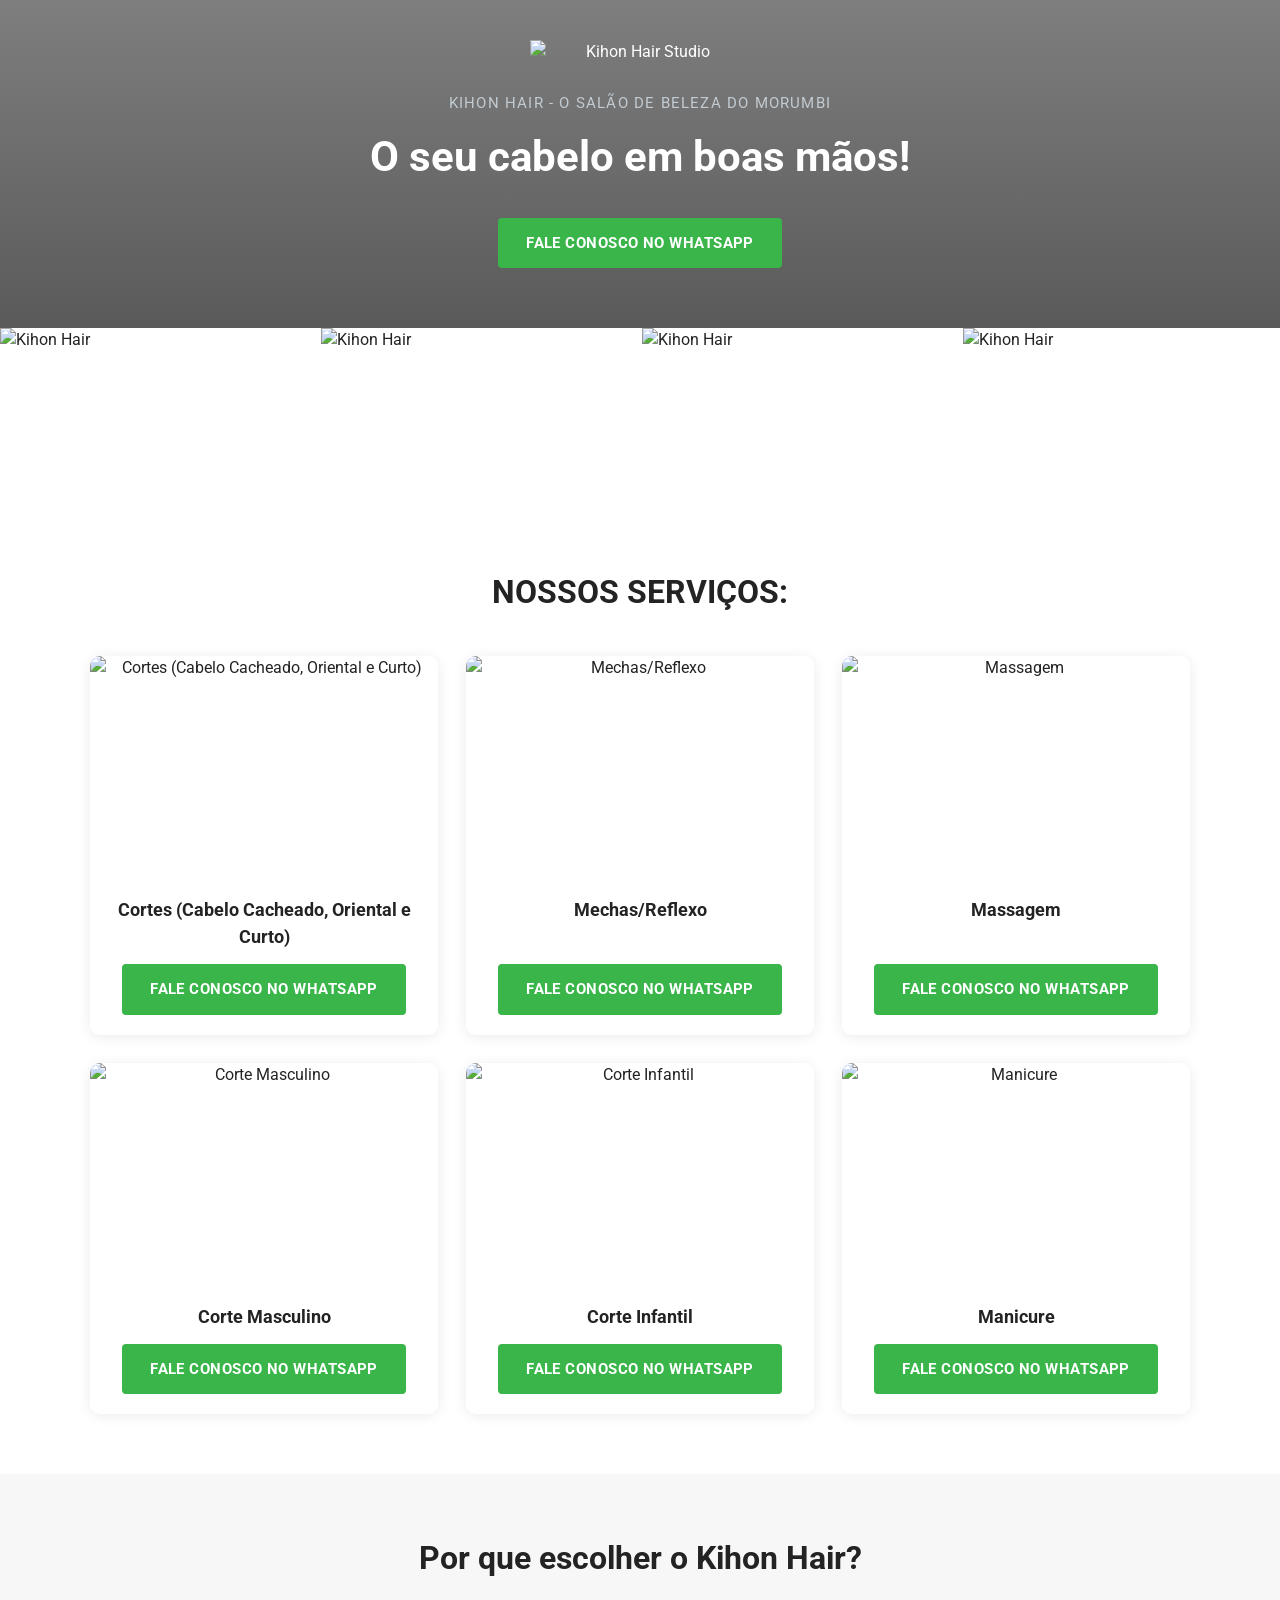
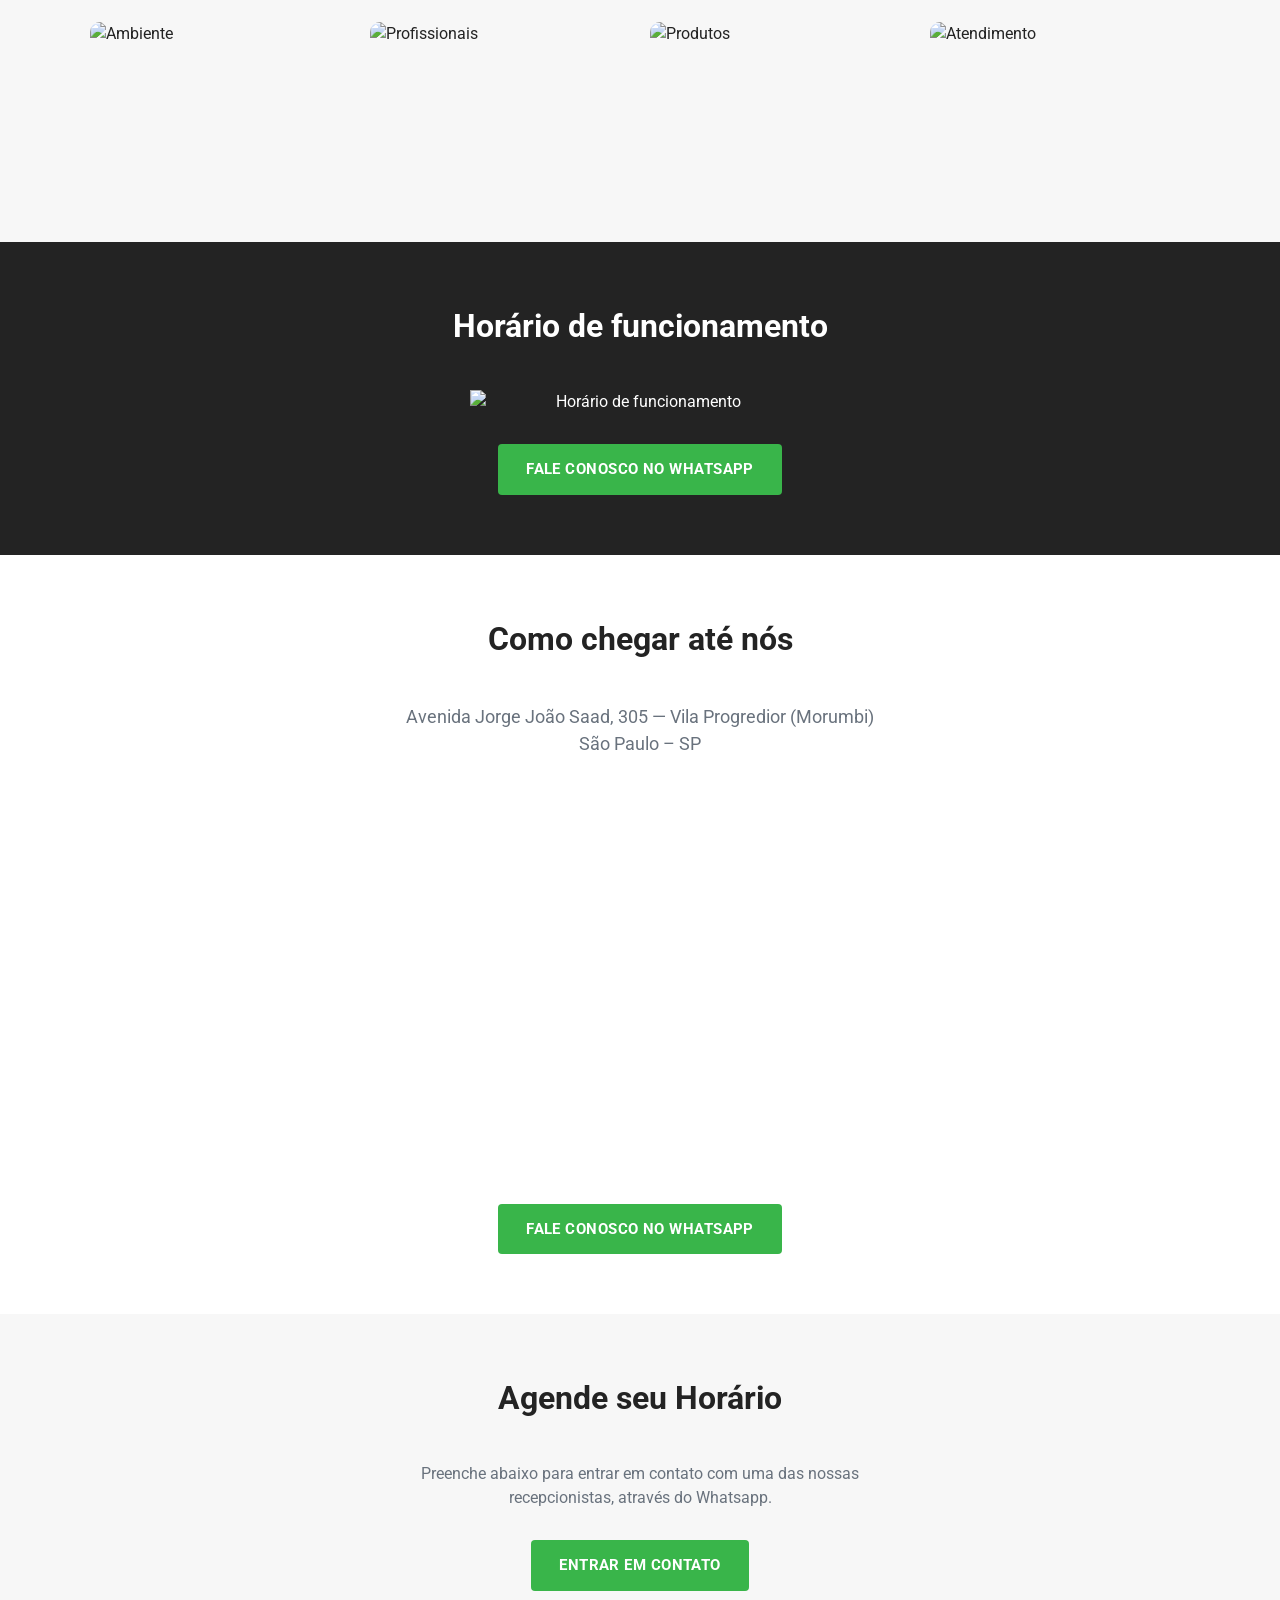
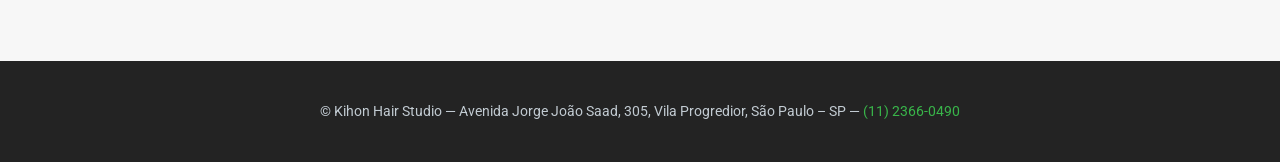
==== index.html @ e46cbde8 "site leve lp.kihonhair.com.br - 5 paginas de trafego pago (home, alongamento, googlegmn, depilacao m" ====
<!DOCTYPE html>
<html lang="pt-BR">
<head>
<meta charset="UTF-8">
<meta name="viewport" content="width=device-width, initial-scale=1.0">
<title>Kihon Hair Salão de Beleza e SPA | Kihon Hair Studio</title>
<meta name="description" content="Salão de beleza no Morumbi. Cortes, mechas, massagem, manicure e mais. Agende pelo WhatsApp.">
<link rel="canonical" href="https://lp.kihonhair.com.br/">
<link rel="preconnect" href="https://fonts.googleapis.com">
<link rel="preconnect" href="https://fonts.gstatic.com" crossorigin>
<link href="https://fonts.googleapis.com/css2?family=Roboto:wght@400;500;700;900&display=swap" rel="stylesheet">
<link rel="stylesheet" href="/assets/style.css">

<!-- Google Tag Manager (placeholder — substitua GTM-XXXXXXX pelo ID real) -->
<script>(function(w,d,s,l,i){w[l]=w[l]||[];w[l].push({'gtm.start':
new Date().getTime(),event:'gtm.js'});var f=d.getElementsByTagName(s)[0],
j=d.createElement(s),dl=l!='dataLayer'?'&l='+l:'';j.async=true;j.src=
'https://www.googletagmanager.com/gtm.js?id='+i+dl;f.parentNode.insertBefore(j,f);
})(window,document,'script','dataLayer','GTM-XXXXXXX');</script>
<!-- End Google Tag Manager -->

<!-- Meta Pixel Code (placeholder — substitua PIXEL_ID_AQUI pelo ID real) -->
<script>
!function(f,b,e,v,n,t,s)
{if(f.fbq)return;n=f.fbq=function(){n.callMethod?
n.callMethod.apply(n,arguments):n.queue.push(arguments)};
if(!f._fbq)f._fbq=n;n.push=n;n.loaded=!0;n.version='2.0';
n.queue=[];t=b.createElement(e);t.async=!0;
t.src=v;s=b.getElementsByTagName(e)[0];
s.parentNode.insertBefore(t,s)}(window, document,'script',
'https://connect.facebook.net/en_US/fbevents.js');
fbq('init', 'PIXEL_ID_AQUI');
fbq('track', 'PageView');
</script>
<noscript><img height="1" width="1" style="display:none"
src="https://www.facebook.com/tr?id=PIXEL_ID_AQUI&ev=PageView&noscript=1"
/></noscript>
<!-- End Meta Pixel Code -->

</head>
<body>
<!-- Google Tag Manager (noscript) -->
<noscript><iframe src="https://www.googletagmanager.com/ns.html?id=GTM-XXXXXXX"
height="0" width="0" style="display:none;visibility:hidden"></iframe></noscript>
<!-- End Google Tag Manager (noscript) -->

<header class="hero">
  <div class="container">
    <img class="hero__logo" src="https://kihonhair.com.br/wp-content/uploads/2023/07/logo-branca-1024x501.png" alt="Kihon Hair Studio">
    <p class="hero__eyebrow">Kihon Hair - O Salão de Beleza do Morumbi</p>
    <h1 class="hero__title">O seu cabelo em boas mãos!</h1>
    <a class="btn" href="#whatsapp">Fale Conosco no WhatsApp</a>
  </div>
</header>

<div class="gallery">
        <img src="https://kihonhair.com.br/wp-content/uploads/2023/04/5-1024x1024.png" alt="Kihon Hair" loading="lazy">
        <img src="https://kihonhair.com.br/wp-content/uploads/2023/04/1-1024x1024.webp" alt="Kihon Hair" loading="lazy">
        <img src="https://kihonhair.com.br/wp-content/uploads/2022/12/2-1024x1024.webp" alt="Kihon Hair" loading="lazy">
        <img src="https://kihonhair.com.br/wp-content/uploads/2022/12/3-1024x1024.webp" alt="Kihon Hair" loading="lazy">
</div>

<section class="section">
  <div class="container">
    <h2 class="section__title">NOSSOS SERVIÇOS:</h2>
    <div class="services">
        <div class="card">
          <img src="https://kihonhair.com.br/wp-content/uploads/2023/05/IMG_6674-Grande-768x1024.jpeg" alt="Cortes (Cabelo Cacheado, Oriental e Curto)" loading="lazy">
          <div class="card__body">
            <h3 class="card__title">Cortes (Cabelo Cacheado, Oriental e Curto)</h3>
            <a class="btn" href="#whatsapp">Fale Conosco no WhatsApp</a>
          </div>
        </div>
        <div class="card">
          <img src="https://kihonhair.com.br/wp-content/uploads/2023/05/IMG_5053-768x1024.jpg" alt="Mechas/Reflexo" loading="lazy">
          <div class="card__body">
            <h3 class="card__title">Mechas/Reflexo</h3>
            <a class="btn" href="#whatsapp">Fale Conosco no WhatsApp</a>
          </div>
        </div>
        <div class="card">
          <img src="https://kihonhair.com.br/wp-content/uploads/2023/07/massagem.jpg" alt="Massagem" loading="lazy">
          <div class="card__body">
            <h3 class="card__title">Massagem</h3>
            <a class="btn" href="#whatsapp">Fale Conosco no WhatsApp</a>
          </div>
        </div>
        <div class="card">
          <img src="https://kihonhair.com.br/wp-content/uploads/2023/07/IMG_5053-768x1024-1.jpg" alt="Corte Masculino" loading="lazy">
          <div class="card__body">
            <h3 class="card__title">Corte Masculino</h3>
            <a class="btn" href="#whatsapp">Fale Conosco no WhatsApp</a>
          </div>
        </div>
        <div class="card">
          <img src="https://kihonhair.com.br/wp-content/uploads/2023/07/infantil.jpg" alt="Corte Infantil" loading="lazy">
          <div class="card__body">
            <h3 class="card__title">Corte Infantil</h3>
            <a class="btn" href="#whatsapp">Fale Conosco no WhatsApp</a>
          </div>
        </div>
        <div class="card">
          <img src="https://kihonhair.com.br/wp-content/uploads/2023/07/unha.jpg" alt="Manicure" loading="lazy">
          <div class="card__body">
            <h3 class="card__title">Manicure</h3>
            <a class="btn" href="#whatsapp">Fale Conosco no WhatsApp</a>
          </div>
        </div>
    </div>
  </div>
</section>

<section class="section section--alt">
  <div class="container">
    <h2 class="section__title">Por que escolher o Kihon Hair?</h2>
    <div class="why-grid">
        <div><img src="https://kihonhair.com.br/wp-content/uploads/2023/07/ambiente-01-1024x501.jpg" alt="Ambiente" loading="lazy"></div>
        <div><img src="https://kihonhair.com.br/wp-content/uploads/2023/07/profissionais-01-Grande-1024x502.jpeg" alt="Profissionais" loading="lazy"></div>
        <div><img src="https://kihonhair.com.br/wp-content/uploads/2023/07/produtos-01-1024x501.jpg" alt="Produtos" loading="lazy"></div>
        <div><img src="https://kihonhair.com.br/wp-content/uploads/2023/07/atendimento-1024x501.jpg" alt="Atendimento" loading="lazy"></div>
    </div>
  </div>
</section>

<section class="hours">
  <div class="container">
    <h2 class="section__title">Horário de funcionamento</h2>
    <img src="https://kihonhair.com.br/wp-content/uploads/2023/07/horario-1024x1024.png" alt="Horário de funcionamento" loading="lazy">
    <a class="btn" href="#whatsapp">Fale Conosco no WhatsApp</a>
  </div>
</section>

<section class="location">
  <div class="container">
    <h2 class="section__title">Como chegar até nós</h2>
    <address>Avenida Jorge João Saad, 305 &mdash; Vila Progredior (Morumbi)<br>São Paulo &ndash; SP</address>
    <iframe src="https://www.google.com/maps?q=Avenida+Jorge+Jo%C3%A3o+Saad,+305,+S%C3%A3o+Paulo&output=embed" loading="lazy" allowfullscreen></iframe>
    <br>
    <a class="btn" href="#whatsapp">Fale Conosco no WhatsApp</a>
  </div>
</section>

<section class="contact">
  <div class="container">
    <h2 class="section__title">Agende seu Horário</h2>
    <p>Preenche abaixo para entrar em contato com uma das nossas recepcionistas, através do Whatsapp.</p>
    <a class="btn" href="#whatsapp">Entrar em Contato</a>
  </div>
</section>

<footer class="site-footer">
  <div class="container">
    <p>&copy; Kihon Hair Studio &mdash; Avenida Jorge João Saad, 305, Vila Progredior, São Paulo &ndash; SP &mdash; <a href="#whatsapp">(11) 2366-0490</a></p>
  </div>
</footer>

<script>
(function() {
  var base = 'https://api-claraia.claraia.com/tracking/redirect?company_id=c37a2390-a9db-4451-ad99-1d92086ab794&config_id=987d9192-b9fc-4a9f-bccb-7de95ab0d677&code_pattern=%5BSENHA+xxxx%5D&phone=551123660490';
  var shared = new URLSearchParams(window.location.search);
  shared.set('landing_page_url', window.location.href);
  shared.set('referrer_url', document.referrer || '');
  var ua = navigator.userAgent.toLowerCase();
  shared.set('device', /bot|crawl|spider/.test(ua) ? 'bot' : /mobile|android|iphone|ipod/.test(ua) ? 'mobile' : /tablet|ipad/.test(ua) ? 'tablet' : 'desktop');

  try {
    fetch('https://api-claraia.claraia.com/tracking/register-pageview', {
      method: 'POST',
      headers: { 'Content-Type': 'application/json' },
      body: JSON.stringify({
        company_id: 'c37a2390-a9db-4451-ad99-1d92086ab794',
        pagina: window.location.href,
        referrer_url: document.referrer,
        utm_source: shared.get('utm_source'),
        utm_medium: shared.get('utm_medium'),
        utm_campaign: shared.get('utm_campaign'),
        utm_content: shared.get('utm_content'),
        utm_term: shared.get('utm_term'),
        gclid: shared.get('gclid'),
        fbclid: shared.get('fbclid'),
        user_agent: navigator.userAgent
      }),
      keepalive: true
    }).catch(function() {});
  } catch (e) {}

  function buildLink(a) {
    var p = new URLSearchParams(shared.toString());
    var txt = (a.innerText || a.textContent || '').trim() || a.getAttribute('aria-label') || '';
    if (txt) p.set('button_text', txt);
    return base + '&' + p.toString();
  }

  function replaceLinks() {
    document.querySelectorAll('a').forEach(function(a) {
      a.href = buildLink(a);
    });
  }

  document.addEventListener('DOMContentLoaded', replaceLinks);

  var observer = new MutationObserver(replaceLinks);
  observer.observe(document.body, { childList: true, subtree: true });
})();
</script>
</body>
</html>
---- assets/style.css ----
/* Kihon Hair — landing pages stylesheet */

:root {
  --green: #39b54a;
  --green-dark: #2e9a3d;
  --dark: #232323;
  --gray: #69727d;
  --light-gray: #c2cbd2;
  --bg: #ffffff;
  --off-bg: #f7f7f7;
  --radius: 10px;
  --font: 'Roboto', Arial, Helvetica, sans-serif;
}

* { box-sizing: border-box; }

html { scroll-behavior: smooth; }

body {
  margin: 0;
  font-family: var(--font);
  color: var(--dark);
  background: var(--bg);
  line-height: 1.5;
}

img { max-width: 100%; height: auto; display: block; }

.container {
  width: 100%;
  max-width: 1140px;
  margin: 0 auto;
  padding: 0 20px;
}

a { color: inherit; text-decoration: none; }

/* Buttons */
.btn {
  display: inline-block;
  background: var(--green);
  color: #fff;
  font-weight: 700;
  letter-spacing: .03em;
  text-transform: uppercase;
  font-size: 15px;
  padding: 14px 28px;
  border: none;
  border-radius: 4px;
  cursor: pointer;
  transition: background .2s ease, transform .15s ease;
}
.btn:hover { background: var(--green-dark); transform: translateY(-1px); }

/* Header / Hero */
.hero {
  position: relative;
  background: linear-gradient(180deg, rgba(20,20,20,.55), rgba(20,20,20,.7)),
              url('https://kihonhair.com.br/wp-content/uploads/2023/07/ambiente-01-1024x501.jpg') center/cover no-repeat;
  color: #fff;
  text-align: center;
  padding: 40px 20px 60px;
}
.hero__logo { width: 220px; max-width: 60vw; margin: 0 auto 28px; }
.hero__eyebrow {
  font-size: 15px;
  text-transform: uppercase;
  letter-spacing: .08em;
  color: var(--light-gray);
  margin: 0 0 10px;
}
.hero__title {
  font-size: clamp(26px, 5vw, 42px);
  font-weight: 700;
  margin: 0 0 30px;
  max-width: 720px;
  margin-left: auto;
  margin-right: auto;
}

/* Gallery strip */
.gallery {
  display: grid;
  grid-template-columns: repeat(4, 1fr);
  gap: 4px;
}
.gallery img { width: 100%; height: 180px; object-fit: cover; }
@media (max-width: 700px) {
  .gallery { grid-template-columns: repeat(2, 1fr); }
  .gallery img { height: 140px; }
}

/* Section headings */
.section { padding: 60px 0; }
.section--alt { background: var(--off-bg); }
.section__title {
  text-align: center;
  font-size: clamp(24px, 4vw, 32px);
  font-weight: 700;
  margin: 0 0 40px;
  color: var(--dark);
}

/* Services grid */
.services {
  display: grid;
  grid-template-columns: repeat(3, 1fr);
  gap: 28px;
}
@media (max-width: 900px) { .services { grid-template-columns: repeat(2, 1fr); } }
@media (max-width: 560px) { .services { grid-template-columns: 1fr; } }

.card {
  background: #fff;
  border-radius: var(--radius);
  overflow: hidden;
  box-shadow: 0 2px 14px rgba(0,0,0,.08);
  text-align: center;
  display: flex;
  flex-direction: column;
}
.card img { width: 100%; height: 220px; object-fit: cover; }
.card__body { padding: 20px; display: flex; flex-direction: column; gap: 14px; flex: 1; }
.card__title { font-size: 18px; font-weight: 700; margin: 0; }
.card .btn { margin-top: auto; align-self: center; }

/* Why choose us */
.why-grid {
  display: grid;
  grid-template-columns: repeat(4, 1fr);
  gap: 20px;
}
@media (max-width: 900px) { .why-grid { grid-template-columns: repeat(2, 1fr); } }
.why-grid img { border-radius: var(--radius); width: 100%; height: 160px; object-fit: cover; }

/* Hours */
.hours {
  text-align: center;
  padding: 60px 0;
  background: var(--dark);
  color: #fff;
}
.hours img { max-width: 340px; margin: 0 auto 30px; }
.hours .section__title { color: #fff; }

/* Map / location */
.location {
  padding: 60px 0;
  text-align: center;
}
.location address {
  font-style: normal;
  font-size: 18px;
  margin: 0 0 30px;
  color: var(--gray);
}
.location iframe {
  width: 100%;
  height: 380px;
  border: 0;
  border-radius: var(--radius);
  margin-bottom: 30px;
}

/* Contact */
.contact {
  background: var(--off-bg);
  padding: 60px 0 70px;
  text-align: center;
}
.contact p { max-width: 520px; margin: 0 auto 30px; color: var(--gray); }

/* Footer */
.site-footer {
  background: var(--dark);
  color: var(--light-gray);
  text-align: center;
  padding: 26px 20px;
  font-size: 14px;
}
.site-footer a { color: var(--green); }
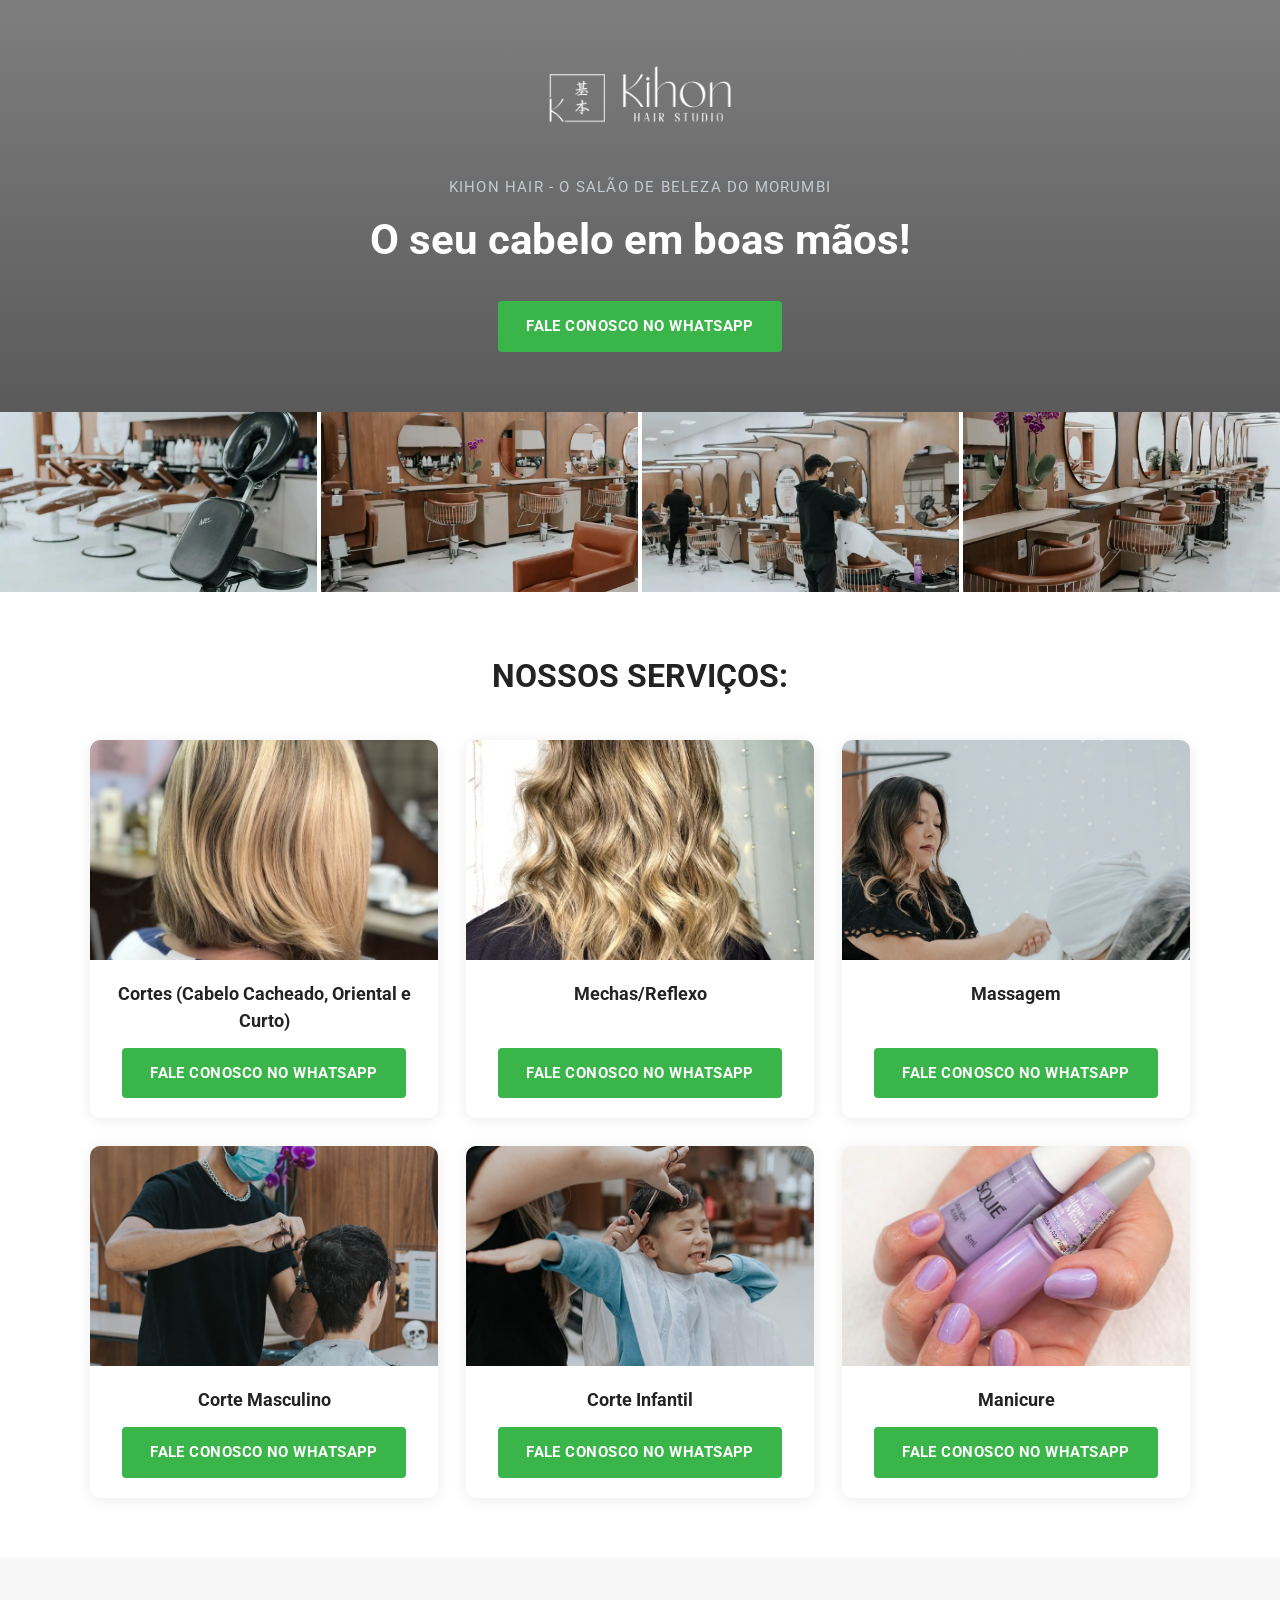
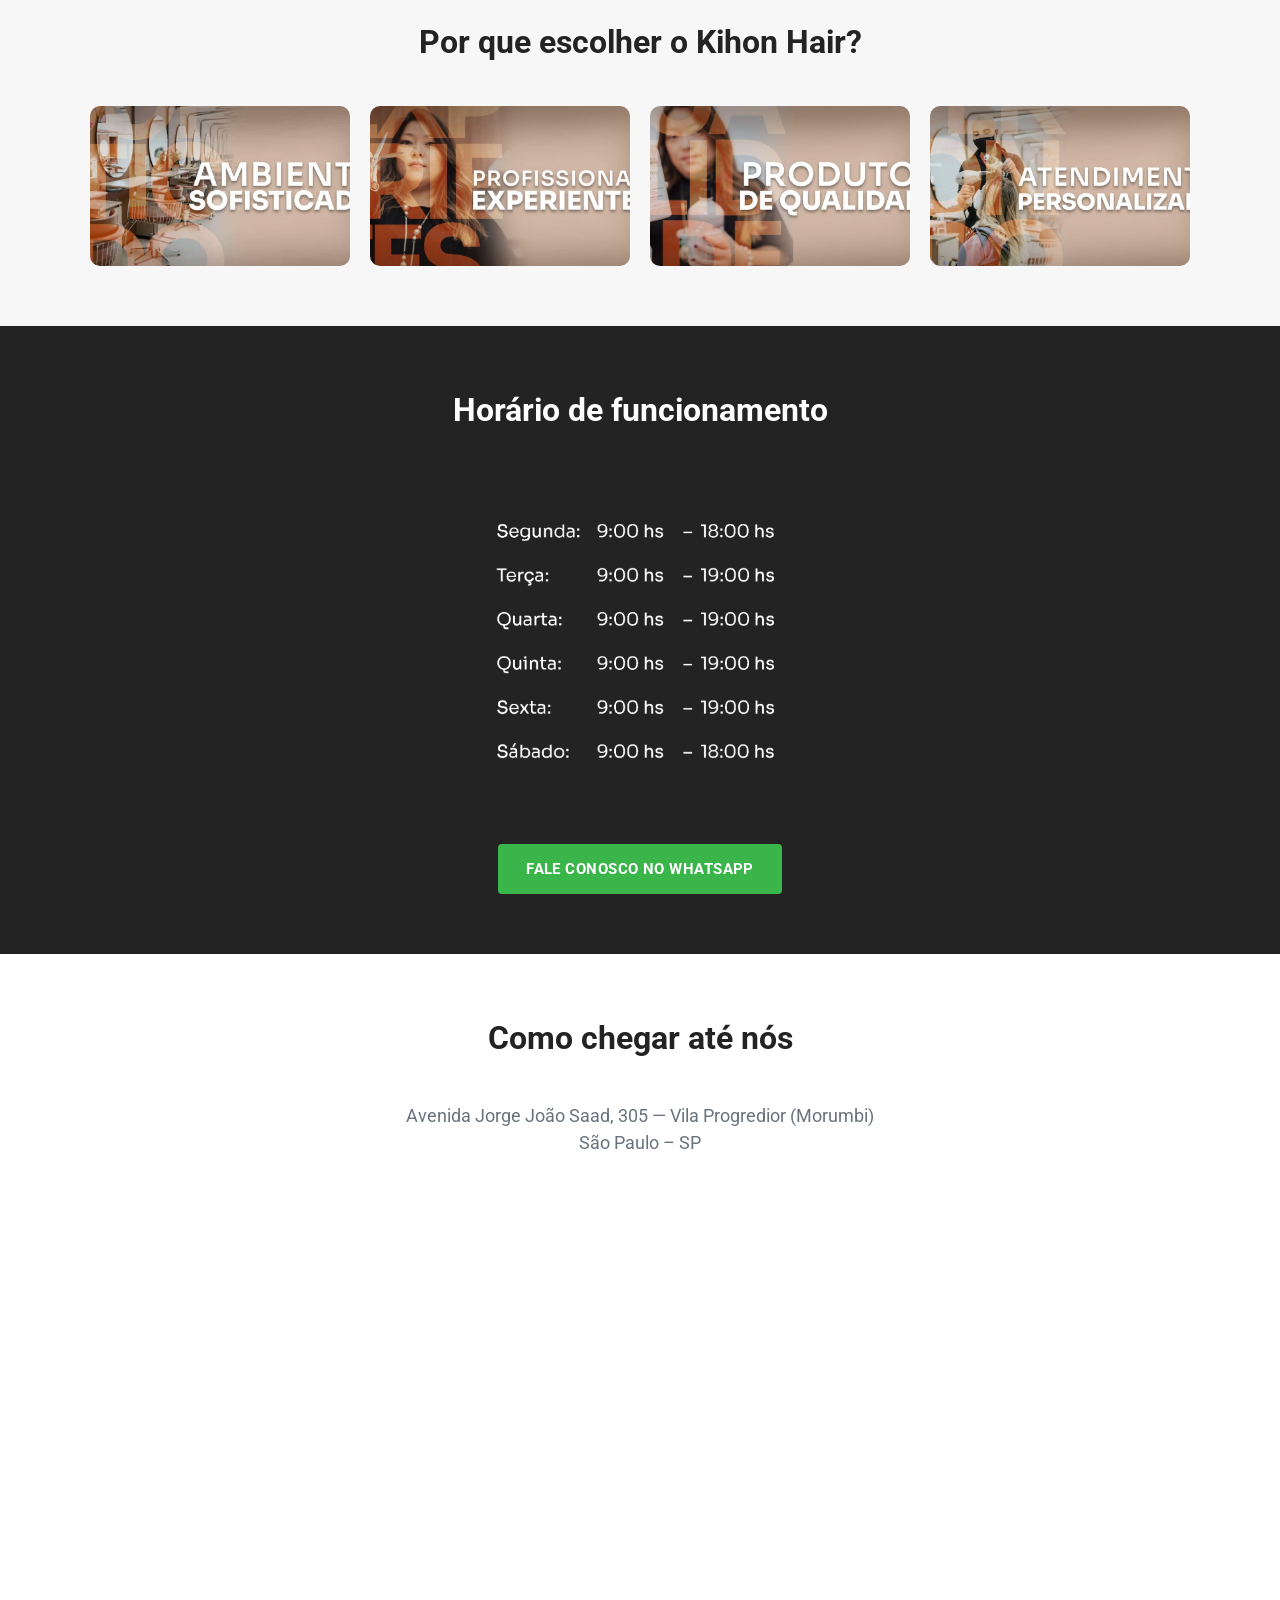
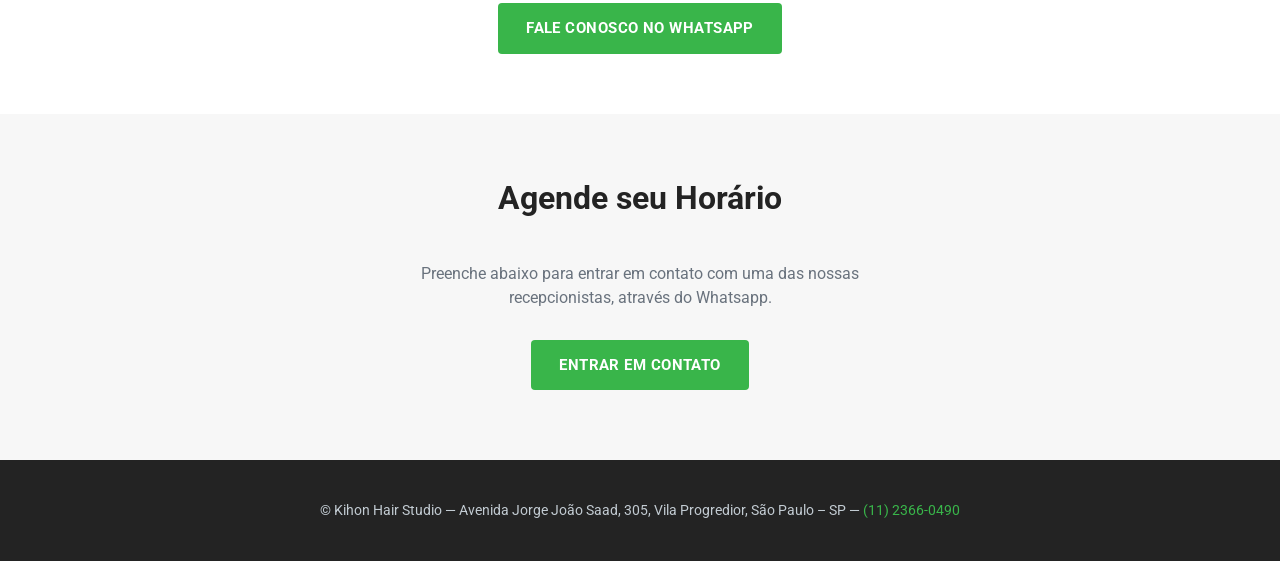
==== commit ceefd00e: "hospeda imagens localmente (assets/images) em vez de hotlink pro site antigo" ====
--- a/index.html
+++ b/index.html
@@ -11,15 +11,15 @@
 <link href="https://fonts.googleapis.com/css2?family=Roboto:wght@400;500;700;900&display=swap" rel="stylesheet">
 <link rel="stylesheet" href="/assets/style.css">
 
-<!-- Google Tag Manager (placeholder — substitua GTM-XXXXXXX pelo ID real) -->
+<!-- Google Tag Manager (placeholder — substitua GTM-WZD86X9 pelo ID real) -->
 <script>(function(w,d,s,l,i){w[l]=w[l]||[];w[l].push({'gtm.start':
 new Date().getTime(),event:'gtm.js'});var f=d.getElementsByTagName(s)[0],
 j=d.createElement(s),dl=l!='dataLayer'?'&l='+l:'';j.async=true;j.src=
 'https://www.googletagmanager.com/gtm.js?id='+i+dl;f.parentNode.insertBefore(j,f);
-})(window,document,'script','dataLayer','GTM-XXXXXXX');</script>
+})(window,document,'script','dataLayer','GTM-WZD86X9');</script>
 <!-- End Google Tag Manager -->
 
-<!-- Meta Pixel Code (placeholder — substitua PIXEL_ID_AQUI pelo ID real) -->
+<!-- Meta Pixel Code (placeholder — substitua 364216980927462 pelo ID real) -->
 <script>
 !function(f,b,e,v,n,t,s)
 {if(f.fbq)return;n=f.fbq=function(){n.callMethod?
@@ -29,24 +29,24 @@
 t.src=v;s=b.getElementsByTagName(e)[0];
 s.parentNode.insertBefore(t,s)}(window, document,'script',
 'https://connect.facebook.net/en_US/fbevents.js');
-fbq('init', 'PIXEL_ID_AQUI');
+fbq('init', '364216980927462');
 fbq('track', 'PageView');
 </script>
 <noscript><img height="1" width="1" style="display:none"
-src="https://www.facebook.com/tr?id=PIXEL_ID_AQUI&ev=PageView&noscript=1"
+src="https://www.facebook.com/tr?id=364216980927462&ev=PageView&noscript=1"
 /></noscript>
 <!-- End Meta Pixel Code -->
 
 </head>
 <body>
 <!-- Google Tag Manager (noscript) -->
-<noscript><iframe src="https://www.googletagmanager.com/ns.html?id=GTM-XXXXXXX"
+<noscript><iframe src="https://www.googletagmanager.com/ns.html?id=GTM-WZD86X9"
 height="0" width="0" style="display:none;visibility:hidden"></iframe></noscript>
 <!-- End Google Tag Manager (noscript) -->
 
 <header class="hero">
   <div class="container">
-    <img class="hero__logo" src="https://kihonhair.com.br/wp-content/uploads/2023/07/logo-branca-1024x501.png" alt="Kihon Hair Studio">
+    <img class="hero__logo" src="/assets/images/logo-branca-1024x501.png" alt="Kihon Hair Studio">
     <p class="hero__eyebrow">Kihon Hair - O Salão de Beleza do Morumbi</p>
     <h1 class="hero__title">O seu cabelo em boas mãos!</h1>
     <a class="btn" href="#whatsapp">Fale Conosco no WhatsApp</a>
@@ -54,10 +54,10 @@
 </header>
 
 <div class="gallery">
-        <img src="https://kihonhair.com.br/wp-content/uploads/2023/04/5-1024x1024.png" alt="Kihon Hair" loading="lazy">
-        <img src="https://kihonhair.com.br/wp-content/uploads/2023/04/1-1024x1024.webp" alt="Kihon Hair" loading="lazy">
-        <img src="https://kihonhair.com.br/wp-content/uploads/2022/12/2-1024x1024.webp" alt="Kihon Hair" loading="lazy">
-        <img src="https://kihonhair.com.br/wp-content/uploads/2022/12/3-1024x1024.webp" alt="Kihon Hair" loading="lazy">
+        <img src="/assets/images/2023-04-5-1024x1024.png" alt="Kihon Hair" loading="lazy">
+        <img src="/assets/images/2023-04-1-1024x1024.webp" alt="Kihon Hair" loading="lazy">
+        <img src="/assets/images/2022-12-2-1024x1024.webp" alt="Kihon Hair" loading="lazy">
+        <img src="/assets/images/2022-12-3-1024x1024.webp" alt="Kihon Hair" loading="lazy">
 </div>
 
 <section class="section">
@@ -65,42 +65,42 @@
     <h2 class="section__title">NOSSOS SERVIÇOS:</h2>
     <div class="services">
         <div class="card">
-          <img src="https://kihonhair.com.br/wp-content/uploads/2023/05/IMG_6674-Grande-768x1024.jpeg" alt="Cortes (Cabelo Cacheado, Oriental e Curto)" loading="lazy">
+          <img src="/assets/images/IMG_6674-Grande-768x1024.jpeg" alt="Cortes (Cabelo Cacheado, Oriental e Curto)" loading="lazy">
           <div class="card__body">
             <h3 class="card__title">Cortes (Cabelo Cacheado, Oriental e Curto)</h3>
             <a class="btn" href="#whatsapp">Fale Conosco no WhatsApp</a>
           </div>
         </div>
         <div class="card">
-          <img src="https://kihonhair.com.br/wp-content/uploads/2023/05/IMG_5053-768x1024.jpg" alt="Mechas/Reflexo" loading="lazy">
+          <img src="/assets/images/IMG_5053-768x1024.jpg" alt="Mechas/Reflexo" loading="lazy">
           <div class="card__body">
             <h3 class="card__title">Mechas/Reflexo</h3>
             <a class="btn" href="#whatsapp">Fale Conosco no WhatsApp</a>
           </div>
         </div>
         <div class="card">
-          <img src="https://kihonhair.com.br/wp-content/uploads/2023/07/massagem.jpg" alt="Massagem" loading="lazy">
+          <img src="/assets/images/massagem.jpg" alt="Massagem" loading="lazy">
           <div class="card__body">
             <h3 class="card__title">Massagem</h3>
             <a class="btn" href="#whatsapp">Fale Conosco no WhatsApp</a>
           </div>
         </div>
         <div class="card">
-          <img src="https://kihonhair.com.br/wp-content/uploads/2023/07/IMG_5053-768x1024-1.jpg" alt="Corte Masculino" loading="lazy">
+          <img src="/assets/images/IMG_5053-768x1024-1.jpg" alt="Corte Masculino" loading="lazy">
           <div class="card__body">
             <h3 class="card__title">Corte Masculino</h3>
             <a class="btn" href="#whatsapp">Fale Conosco no WhatsApp</a>
           </div>
         </div>
         <div class="card">
-          <img src="https://kihonhair.com.br/wp-content/uploads/2023/07/infantil.jpg" alt="Corte Infantil" loading="lazy">
+          <img src="/assets/images/infantil.jpg" alt="Corte Infantil" loading="lazy">
           <div class="card__body">
             <h3 class="card__title">Corte Infantil</h3>
             <a class="btn" href="#whatsapp">Fale Conosco no WhatsApp</a>
           </div>
         </div>
         <div class="card">
-          <img src="https://kihonhair.com.br/wp-content/uploads/2023/07/unha.jpg" alt="Manicure" loading="lazy">
+          <img src="/assets/images/unha.jpg" alt="Manicure" loading="lazy">
           <div class="card__body">
             <h3 class="card__title">Manicure</h3>
             <a class="btn" href="#whatsapp">Fale Conosco no WhatsApp</a>
@@ -114,10 +114,10 @@
   <div class="container">
     <h2 class="section__title">Por que escolher o Kihon Hair?</h2>
     <div class="why-grid">
-        <div><img src="https://kihonhair.com.br/wp-content/uploads/2023/07/ambiente-01-1024x501.jpg" alt="Ambiente" loading="lazy"></div>
-        <div><img src="https://kihonhair.com.br/wp-content/uploads/2023/07/profissionais-01-Grande-1024x502.jpeg" alt="Profissionais" loading="lazy"></div>
-        <div><img src="https://kihonhair.com.br/wp-content/uploads/2023/07/produtos-01-1024x501.jpg" alt="Produtos" loading="lazy"></div>
-        <div><img src="https://kihonhair.com.br/wp-content/uploads/2023/07/atendimento-1024x501.jpg" alt="Atendimento" loading="lazy"></div>
+        <div><img src="/assets/images/ambiente-01-1024x501.jpg" alt="Ambiente" loading="lazy"></div>
+        <div><img src="/assets/images/profissionais-01-Grande-1024x502.jpeg" alt="Profissionais" loading="lazy"></div>
+        <div><img src="/assets/images/produtos-01-1024x501.jpg" alt="Produtos" loading="lazy"></div>
+        <div><img src="/assets/images/atendimento-1024x501.jpg" alt="Atendimento" loading="lazy"></div>
     </div>
   </div>
 </section>
@@ -125,7 +125,7 @@
 <section class="hours">
   <div class="container">
     <h2 class="section__title">Horário de funcionamento</h2>
-    <img src="https://kihonhair.com.br/wp-content/uploads/2023/07/horario-1024x1024.png" alt="Horário de funcionamento" loading="lazy">
+    <img src="/assets/images/horario-1024x1024.png" alt="Horário de funcionamento" loading="lazy">
     <a class="btn" href="#whatsapp">Fale Conosco no WhatsApp</a>
   </div>
 </section>
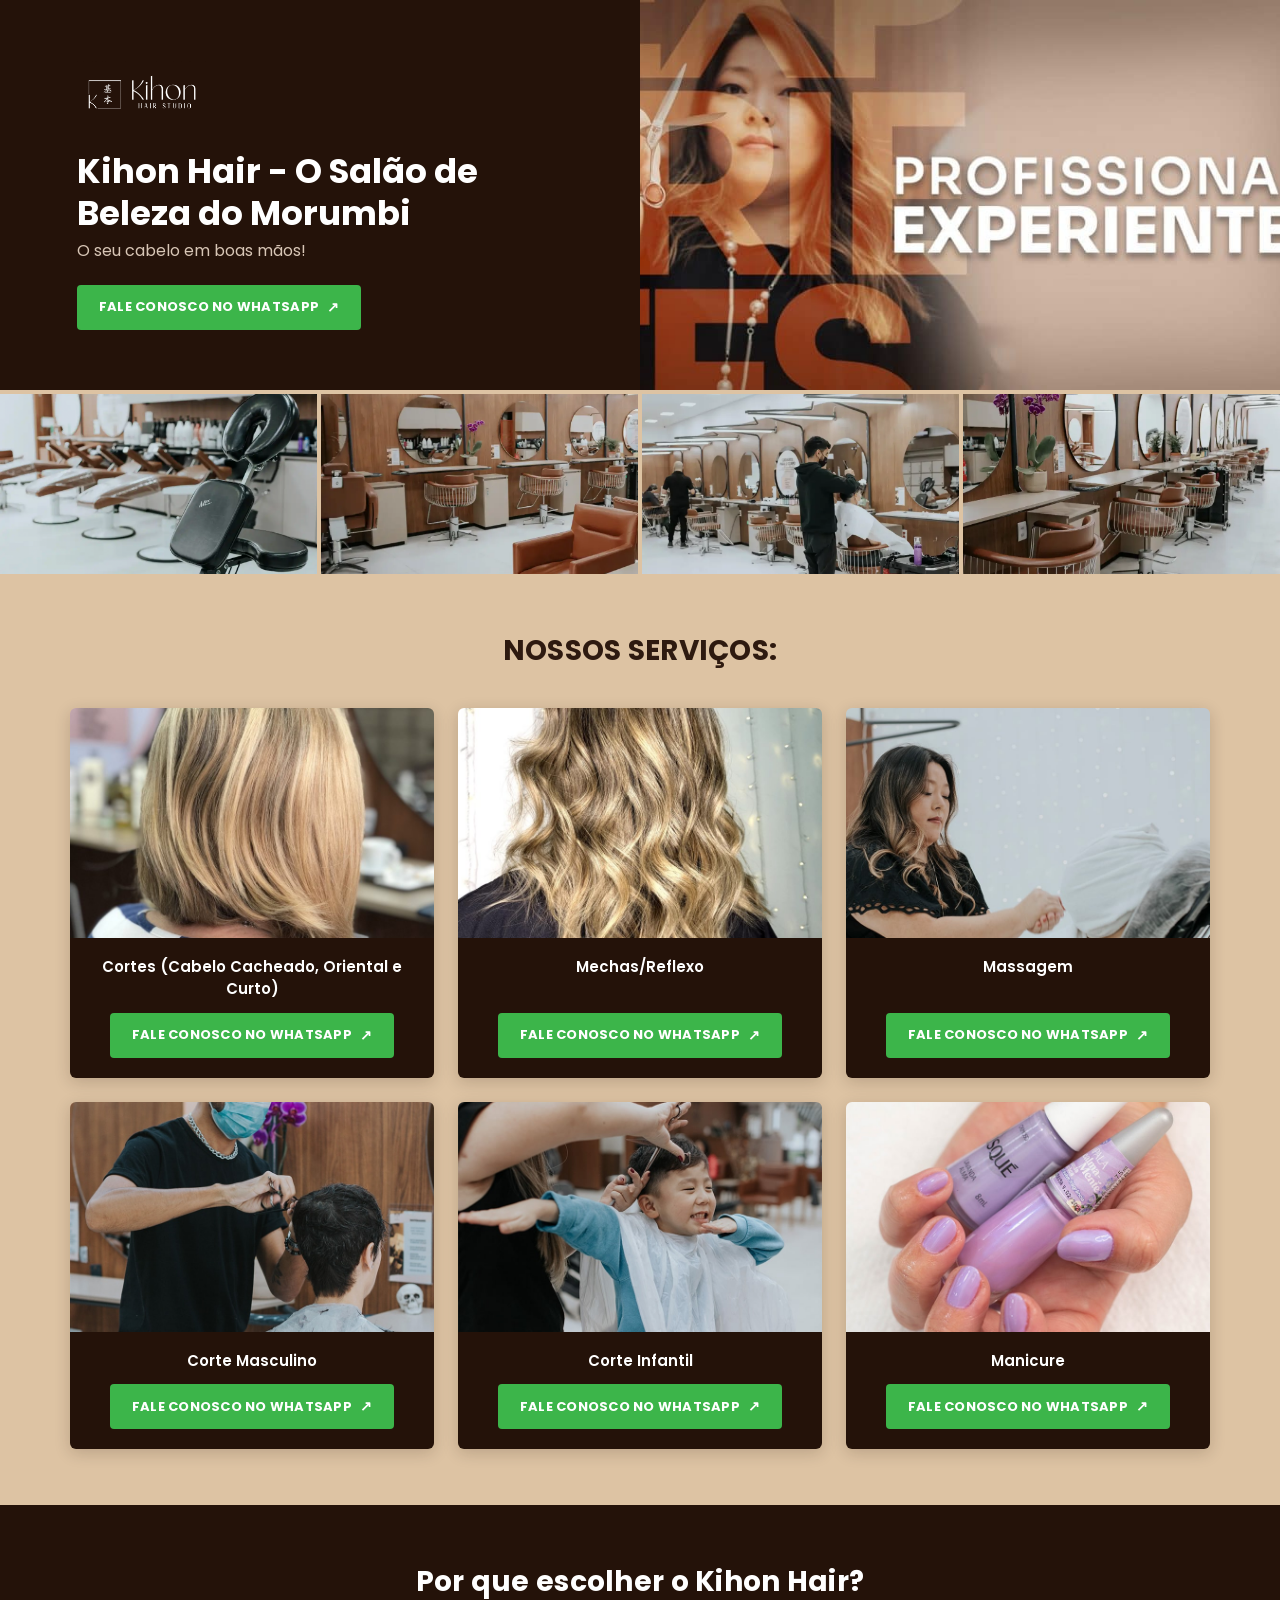
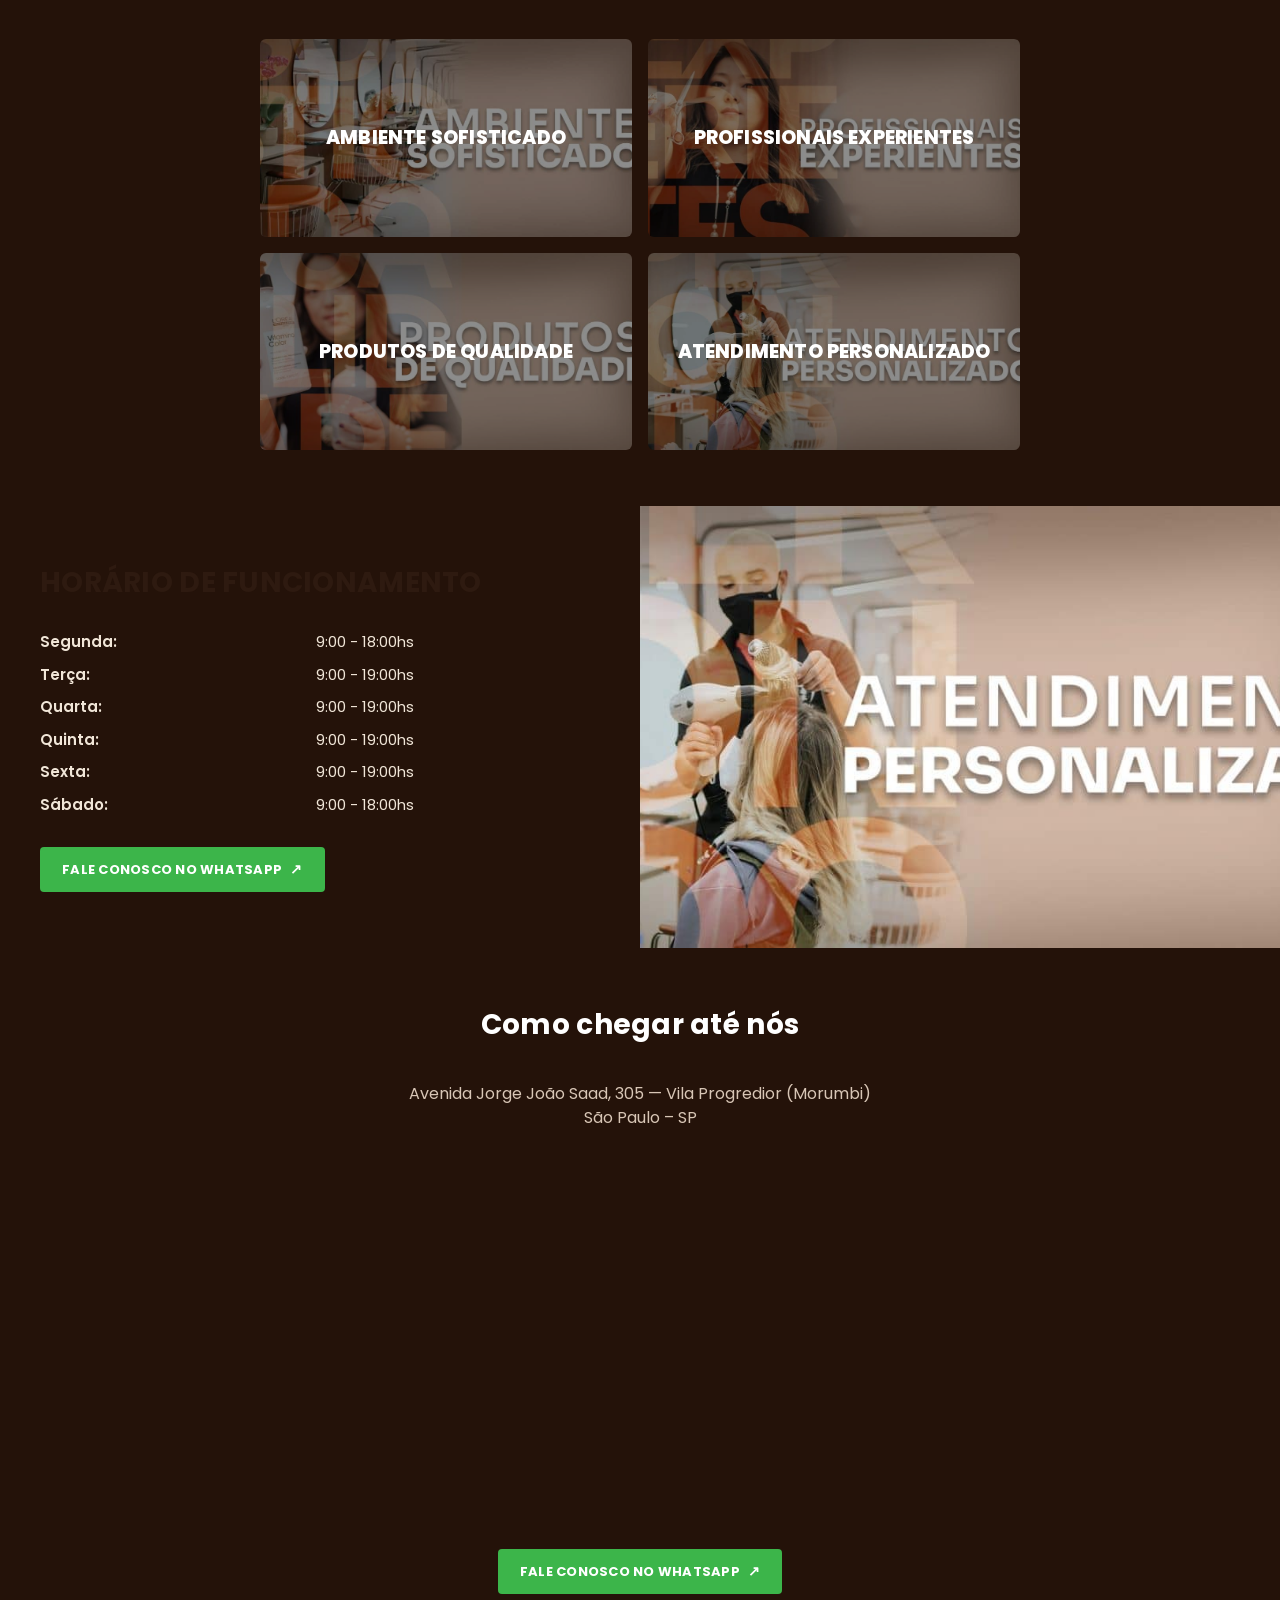
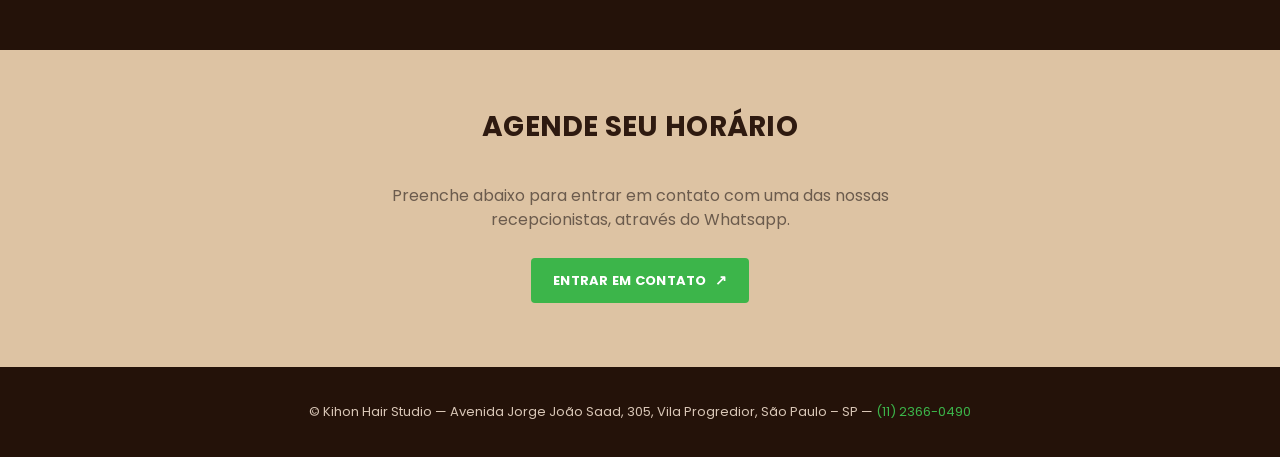
==== commit b838df3c: "refaz visual pra bater com o site original: hero dividido, paleta marrom/bege, cards com barra escur" ====
--- a/index.html
+++ b/index.html
@@ -8,7 +8,7 @@
 <link rel="canonical" href="https://lp.kihonhair.com.br/">
 <link rel="preconnect" href="https://fonts.googleapis.com">
 <link rel="preconnect" href="https://fonts.gstatic.com" crossorigin>
-<link href="https://fonts.googleapis.com/css2?family=Roboto:wght@400;500;700;900&display=swap" rel="stylesheet">
+<link href="https://fonts.googleapis.com/css2?family=Poppins:wght@400;500;600;700;800&display=swap" rel="stylesheet">
 <link rel="stylesheet" href="/assets/style.css">
 
 <!-- Google Tag Manager (placeholder — substitua GTM-WZD86X9 pelo ID real) -->
@@ -45,11 +45,14 @@
 <!-- End Google Tag Manager (noscript) -->
 
 <header class="hero">
-  <div class="container">
+  <div class="hero__content">
     <img class="hero__logo" src="/assets/images/logo-branca-1024x501.png" alt="Kihon Hair Studio">
-    <p class="hero__eyebrow">Kihon Hair - O Salão de Beleza do Morumbi</p>
-    <h1 class="hero__title">O seu cabelo em boas mãos!</h1>
+    <h1 class="hero__title">Kihon Hair - O Salão de Beleza do Morumbi</h1>
+    <p class="hero__subtitle">O seu cabelo em boas mãos!</p>
     <a class="btn" href="#whatsapp">Fale Conosco no WhatsApp</a>
+  </div>
+  <div class="hero__photo">
+    <img src="/assets/images/profissionais-01-Grande-1024x502.jpeg" alt="Kihon Hair Studio" loading="eager">
   </div>
 </header>
 
@@ -110,23 +113,33 @@
   </div>
 </section>
 
-<section class="section section--alt">
+<section class="section section--dark">
   <div class="container">
     <h2 class="section__title">Por que escolher o Kihon Hair?</h2>
     <div class="why-grid">
-        <div><img src="/assets/images/ambiente-01-1024x501.jpg" alt="Ambiente" loading="lazy"></div>
-        <div><img src="/assets/images/profissionais-01-Grande-1024x502.jpeg" alt="Profissionais" loading="lazy"></div>
-        <div><img src="/assets/images/produtos-01-1024x501.jpg" alt="Produtos" loading="lazy"></div>
-        <div><img src="/assets/images/atendimento-1024x501.jpg" alt="Atendimento" loading="lazy"></div>
+        <div class="why-item"><img src="/assets/images/ambiente-01-1024x501.jpg" alt="Ambiente Sofisticado" loading="lazy"><span>Ambiente Sofisticado</span></div>
+        <div class="why-item"><img src="/assets/images/profissionais-01-Grande-1024x502.jpeg" alt="Profissionais Experientes" loading="lazy"><span>Profissionais Experientes</span></div>
+        <div class="why-item"><img src="/assets/images/produtos-01-1024x501.jpg" alt="Produtos de Qualidade" loading="lazy"><span>Produtos de Qualidade</span></div>
+        <div class="why-item"><img src="/assets/images/atendimento-1024x501.jpg" alt="Atendimento Personalizado" loading="lazy"><span>Atendimento Personalizado</span></div>
     </div>
   </div>
 </section>
 
 <section class="hours">
-  <div class="container">
+  <div class="hours__content">
     <h2 class="section__title">Horário de funcionamento</h2>
-    <img src="/assets/images/horario-1024x1024.png" alt="Horário de funcionamento" loading="lazy">
+    <table>
+      <tr><td>Segunda:</td><td>9:00 - 18:00hs</td></tr>
+      <tr><td>Terça:</td><td>9:00 - 19:00hs</td></tr>
+      <tr><td>Quarta:</td><td>9:00 - 19:00hs</td></tr>
+      <tr><td>Quinta:</td><td>9:00 - 19:00hs</td></tr>
+      <tr><td>Sexta:</td><td>9:00 - 19:00hs</td></tr>
+      <tr><td>Sábado:</td><td>9:00 - 18:00hs</td></tr>
+    </table>
     <a class="btn" href="#whatsapp">Fale Conosco no WhatsApp</a>
+  </div>
+  <div class="hours__photo">
+    <img src="/assets/images/atendimento-1024x501.jpg" alt="Atendimento Kihon Hair" loading="lazy">
   </div>
 </section>
 
--- a/assets/style.css
+++ b/assets/style.css
@@ -1,15 +1,17 @@
 /* Kihon Hair — landing pages stylesheet */
 
 :root {
-  --green: #39b54a;
+  --green: #3cb54a;
   --green-dark: #2e9a3d;
-  --dark: #232323;
-  --gray: #69727d;
-  --light-gray: #c2cbd2;
-  --bg: #ffffff;
-  --off-bg: #f7f7f7;
-  --radius: 10px;
-  --font: 'Roboto', Arial, Helvetica, sans-serif;
+  --brown: #241209;
+  --brown-soft: #2e1a10;
+  --tan: #ddc3a3;
+  --tan-light: #e6d3ba;
+  --cream: #f4ead9;
+  --text-on-tan: #2e1a10;
+  --gray: #6b5b4d;
+  --radius: 6px;
+  --font: 'Poppins', 'Roboto', Arial, Helvetica, sans-serif;
 }
 
 * { box-sizing: border-box; }
@@ -19,8 +21,8 @@
 body {
   margin: 0;
   font-family: var(--font);
-  color: var(--dark);
-  background: var(--bg);
+  color: var(--text-on-tan);
+  background: var(--tan);
   line-height: 1.5;
 }
 
@@ -28,7 +30,7 @@
 
 .container {
   width: 100%;
-  max-width: 1140px;
+  max-width: 1180px;
   margin: 0 auto;
   padding: 0 20px;
 }
@@ -37,45 +39,76 @@
 
 /* Buttons */
 .btn {
-  display: inline-block;
+  display: inline-flex;
+  align-items: center;
+  gap: 8px;
   background: var(--green);
   color: #fff;
   font-weight: 700;
-  letter-spacing: .03em;
+  letter-spacing: .02em;
   text-transform: uppercase;
-  font-size: 15px;
-  padding: 14px 28px;
+  font-size: 13px;
+  padding: 12px 22px;
   border: none;
   border-radius: 4px;
   cursor: pointer;
   transition: background .2s ease, transform .15s ease;
 }
 .btn:hover { background: var(--green-dark); transform: translateY(-1px); }
-
-/* Header / Hero */
+.btn::after { content: '↗'; font-size: 14px; }
+
+/* Header / Hero — dividido: texto à esquerda (fundo marrom), foto à direita */
 .hero {
+  display: grid;
+  grid-template-columns: 1fr 1fr;
+  align-items: stretch;
+  background: var(--brown);
+  color: #fff;
+  overflow: hidden;
+}
+.hero__content {
+  display: flex;
+  flex-direction: column;
+  justify-content: center;
+  padding: 60px 40px 60px 6vw;
+}
+.hero__logo { width: 130px; margin: 0 0 26px; }
+.hero__eyebrow {
+  font-size: 14px;
+  letter-spacing: .01em;
+  color: #d8c6b6;
+  margin: 0 0 6px;
+  font-weight: 500;
+}
+.hero__title {
+  font-size: clamp(26px, 3vw, 34px);
+  font-weight: 700;
+  line-height: 1.25;
+  margin: 0 0 4px;
+  max-width: 480px;
+}
+.hero__subtitle {
+  font-size: 16px;
+  color: #d8c6b6;
+  margin: 0 0 22px;
+  font-weight: 400;
+}
+.hero__content .btn { align-self: flex-start; }
+.hero__photo {
   position: relative;
-  background: linear-gradient(180deg, rgba(20,20,20,.55), rgba(20,20,20,.7)),
-              url('https://kihonhair.com.br/wp-content/uploads/2023/07/ambiente-01-1024x501.jpg') center/cover no-repeat;
-  color: #fff;
-  text-align: center;
-  padding: 40px 20px 60px;
-}
-.hero__logo { width: 220px; max-width: 60vw; margin: 0 auto 28px; }
-.hero__eyebrow {
-  font-size: 15px;
-  text-transform: uppercase;
-  letter-spacing: .08em;
-  color: var(--light-gray);
-  margin: 0 0 10px;
-}
-.hero__title {
-  font-size: clamp(26px, 5vw, 42px);
-  font-weight: 700;
-  margin: 0 0 30px;
-  max-width: 720px;
-  margin-left: auto;
-  margin-right: auto;
+  min-height: 340px;
+}
+.hero__photo img {
+  width: 100%;
+  height: 100%;
+  object-fit: cover;
+  position: absolute;
+  inset: 0;
+}
+@media (max-width: 800px) {
+  .hero { grid-template-columns: 1fr; }
+  .hero__content { padding: 44px 24px; text-align: left; }
+  .hero__photo { min-height: 260px; order: -1; }
 }
 
 /* Gallery strip */
@@ -83,6 +116,8 @@
   display: grid;
   grid-template-columns: repeat(4, 1fr);
   gap: 4px;
+  background: var(--tan);
+  padding-top: 4px;
 }
 .gallery img { width: 100%; height: 180px; object-fit: cover; }
 @media (max-width: 700px) {
@@ -91,91 +126,150 @@
 }
 
 /* Section headings */
-.section { padding: 60px 0; }
-.section--alt { background: var(--off-bg); }
+.section { padding: 56px 0; background: var(--tan); }
+.section--dark { background: var(--brown); color: #fff; }
 .section__title {
   text-align: center;
-  font-size: clamp(24px, 4vw, 32px);
+  font-size: clamp(22px, 3.4vw, 28px);
   font-weight: 700;
-  margin: 0 0 40px;
-  color: var(--dark);
-}
+  margin: 0 0 36px;
+  color: var(--text-on-tan);
+  text-transform: uppercase;
+  letter-spacing: .01em;
+}
+.section--dark .section__title { color: #fff; text-transform: none; }
 
 /* Services grid */
 .services {
   display: grid;
   grid-template-columns: repeat(3, 1fr);
-  gap: 28px;
+  gap: 24px;
 }
 @media (max-width: 900px) { .services { grid-template-columns: repeat(2, 1fr); } }
 @media (max-width: 560px) { .services { grid-template-columns: 1fr; } }
 
 .card {
-  background: #fff;
   border-radius: var(--radius);
   overflow: hidden;
-  box-shadow: 0 2px 14px rgba(0,0,0,.08);
-  text-align: center;
-  display: flex;
-  flex-direction: column;
-}
-.card img { width: 100%; height: 220px; object-fit: cover; }
-.card__body { padding: 20px; display: flex; flex-direction: column; gap: 14px; flex: 1; }
-.card__title { font-size: 18px; font-weight: 700; margin: 0; }
-.card .btn { margin-top: auto; align-self: center; }
-
-/* Why choose us */
+  box-shadow: 0 4px 16px rgba(36,18,9,.18);
+  text-align: center;
+  display: flex;
+  flex-direction: column;
+}
+.card img { width: 100%; height: 230px; object-fit: cover; }
+.card__body {
+  background: var(--brown);
+  padding: 18px 16px 20px;
+  display: flex;
+  flex-direction: column;
+  align-items: center;
+  gap: 12px;
+  flex: 1;
+}
+.card__title { font-size: 15px; font-weight: 600; margin: 0; color: #fff; }
+.card .btn { margin-top: auto; }
+
+/* Why choose us — texto sobre a foto */
 .why-grid {
   display: grid;
-  grid-template-columns: repeat(4, 1fr);
-  gap: 20px;
-}
-@media (max-width: 900px) { .why-grid { grid-template-columns: repeat(2, 1fr); } }
-.why-grid img { border-radius: var(--radius); width: 100%; height: 160px; object-fit: cover; }
-
-/* Hours */
+  grid-template-columns: repeat(2, 1fr);
+  gap: 16px;
+  max-width: 760px;
+  margin: 0 auto;
+}
+.why-item {
+  position: relative;
+  border-radius: var(--radius);
+  overflow: hidden;
+  aspect-ratio: 16 / 8.5;
+}
+.why-item img {
+  width: 100%;
+  height: 100%;
+  object-fit: cover;
+  filter: brightness(.55);
+}
+.why-item span {
+  position: absolute;
+  inset: 0;
+  display: flex;
+  align-items: center;
+  justify-content: center;
+  text-align: center;
+  padding: 10px;
+  color: #fff;
+  font-weight: 800;
+  font-size: clamp(15px, 2vw, 19px);
+  text-transform: uppercase;
+  line-height: 1.25;
+  letter-spacing: .01em;
+}
+@media (max-width: 560px) { .why-grid { grid-template-columns: 1fr; } }
+
+/* Hours — dividido: horários à esquerda, foto à direita */
 .hours {
-  text-align: center;
-  padding: 60px 0;
-  background: var(--dark);
-  color: #fff;
-}
-.hours img { max-width: 340px; margin: 0 auto 30px; }
-.hours .section__title { color: #fff; }
+  display: grid;
+  grid-template-columns: 1fr 1fr;
+  align-items: stretch;
+  background: var(--brown);
+  color: #fff;
+}
+.hours__content {
+  display: flex;
+  flex-direction: column;
+  justify-content: center;
+  padding: 56px 40px;
+}
+.hours__content .section__title { text-align: left; margin-bottom: 22px; }
+.hours table { border-collapse: collapse; margin-bottom: 26px; }
+.hours td { padding: 5px 0; font-size: 15px; color: #f1e6d8; }
+.hours td:first-child { font-weight: 600; padding-right: 18px; }
+.hours__content .btn { align-self: flex-start; }
+.hours__photo { position: relative; min-height: 320px; }
+.hours__photo img { width: 100%; height: 100%; object-fit: cover; position: absolute; inset: 0; }
+@media (max-width: 800px) {
+  .hours { grid-template-columns: 1fr; }
+  .hours__content { padding: 44px 24px; }
+  .hours__photo { min-height: 220px; }
+}
 
 /* Map / location */
 .location {
-  padding: 60px 0;
-  text-align: center;
-}
+  padding: 56px 0;
+  text-align: center;
+  background: var(--brown);
+  color: #fff;
+}
+.location .section__title { color: #fff; text-transform: none; }
 .location address {
   font-style: normal;
-  font-size: 18px;
-  margin: 0 0 30px;
-  color: var(--gray);
+  font-size: 16px;
+  margin: 0 0 26px;
+  color: #d8c6b6;
 }
 .location iframe {
   width: 100%;
-  height: 380px;
+  height: 360px;
   border: 0;
   border-radius: var(--radius);
-  margin-bottom: 30px;
+  margin-bottom: 26px;
+  filter: grayscale(.2);
 }
 
 /* Contact */
 .contact {
-  background: var(--off-bg);
-  padding: 60px 0 70px;
-  text-align: center;
-}
-.contact p { max-width: 520px; margin: 0 auto 30px; color: var(--gray); }
+  background: var(--tan);
+  padding: 56px 0 64px;
+  text-align: center;
+}
+.contact p { max-width: 500px; margin: 0 auto 26px; color: var(--gray); }
 
 /* Footer */
 .site-footer {
-  background: var(--dark);
-  color: var(--light-gray);
-  text-align: center;
-  padding: 26px 20px;
-  font-size: 14px;
+  background: var(--brown);
+  color: #d8c6b6;
+  text-align: center;
+  padding: 22px 20px;
+  font-size: 13px;
 }
 .site-footer a { color: var(--green); }
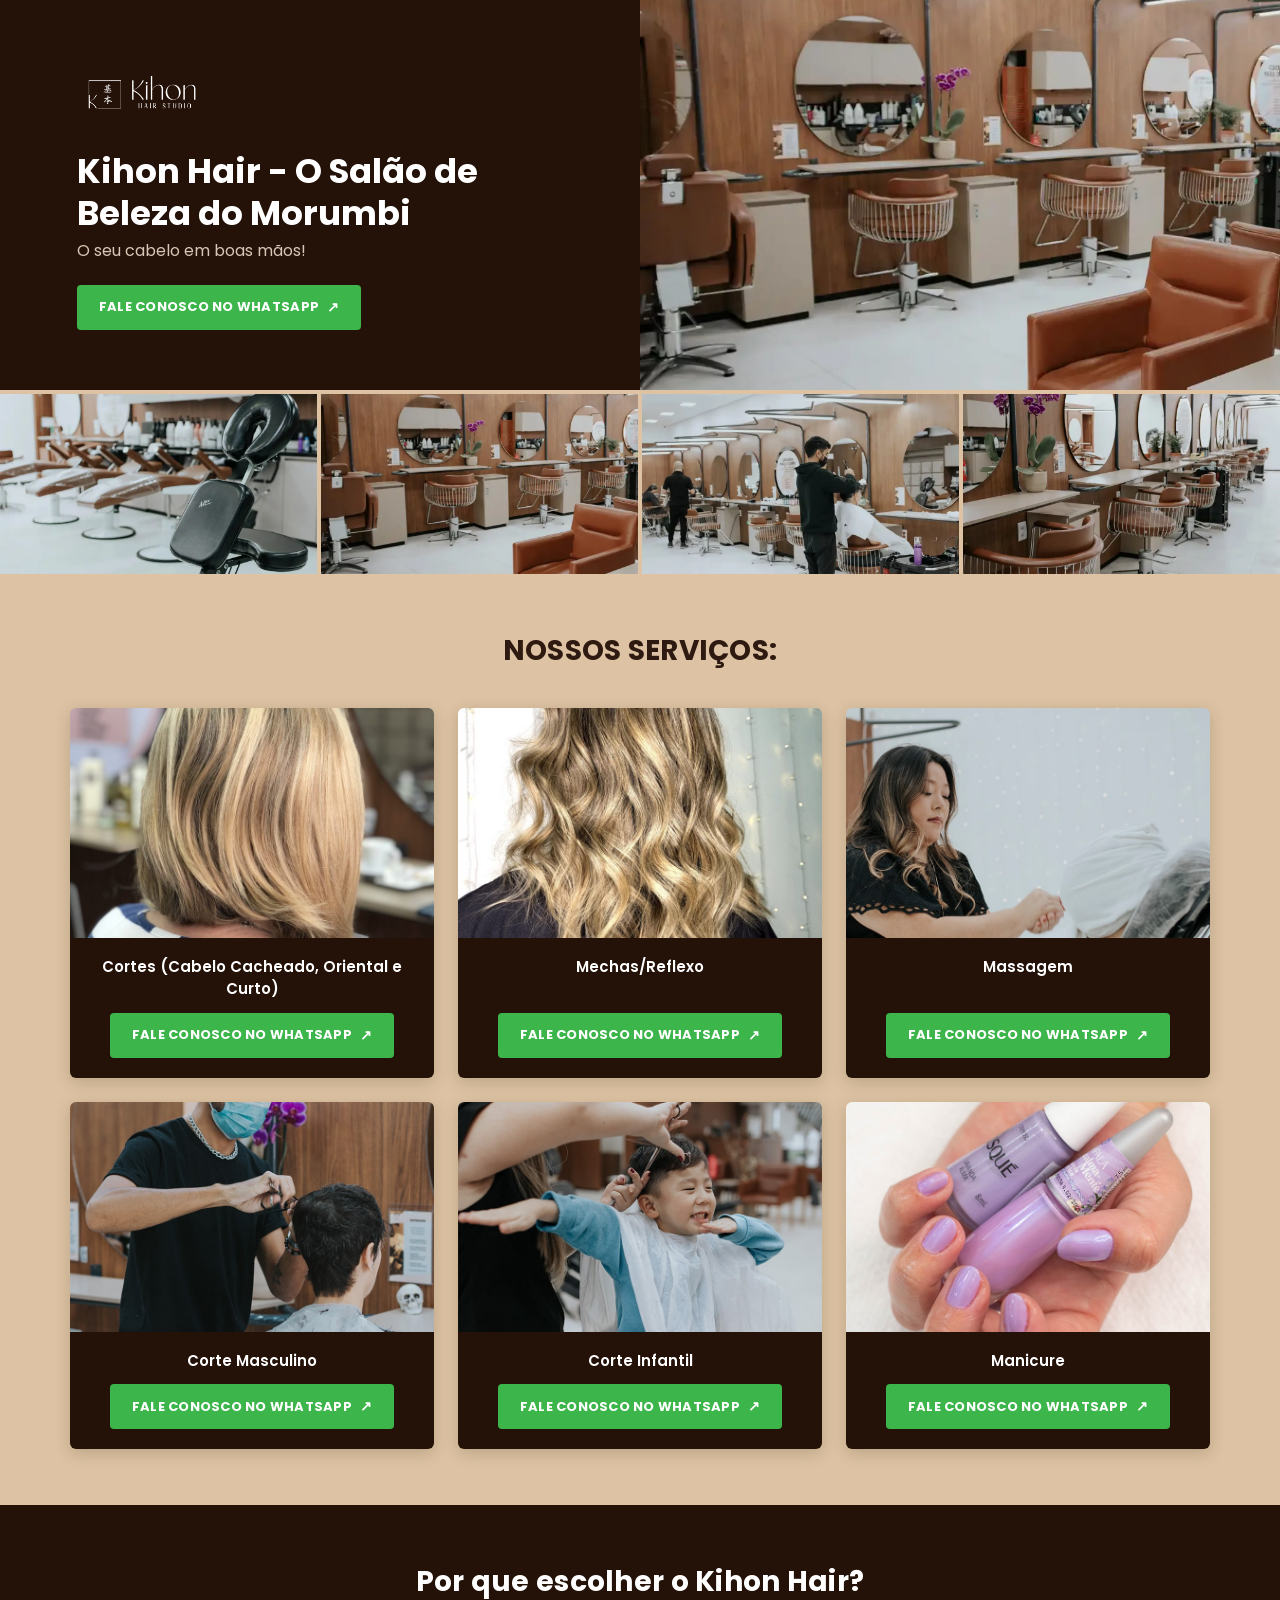
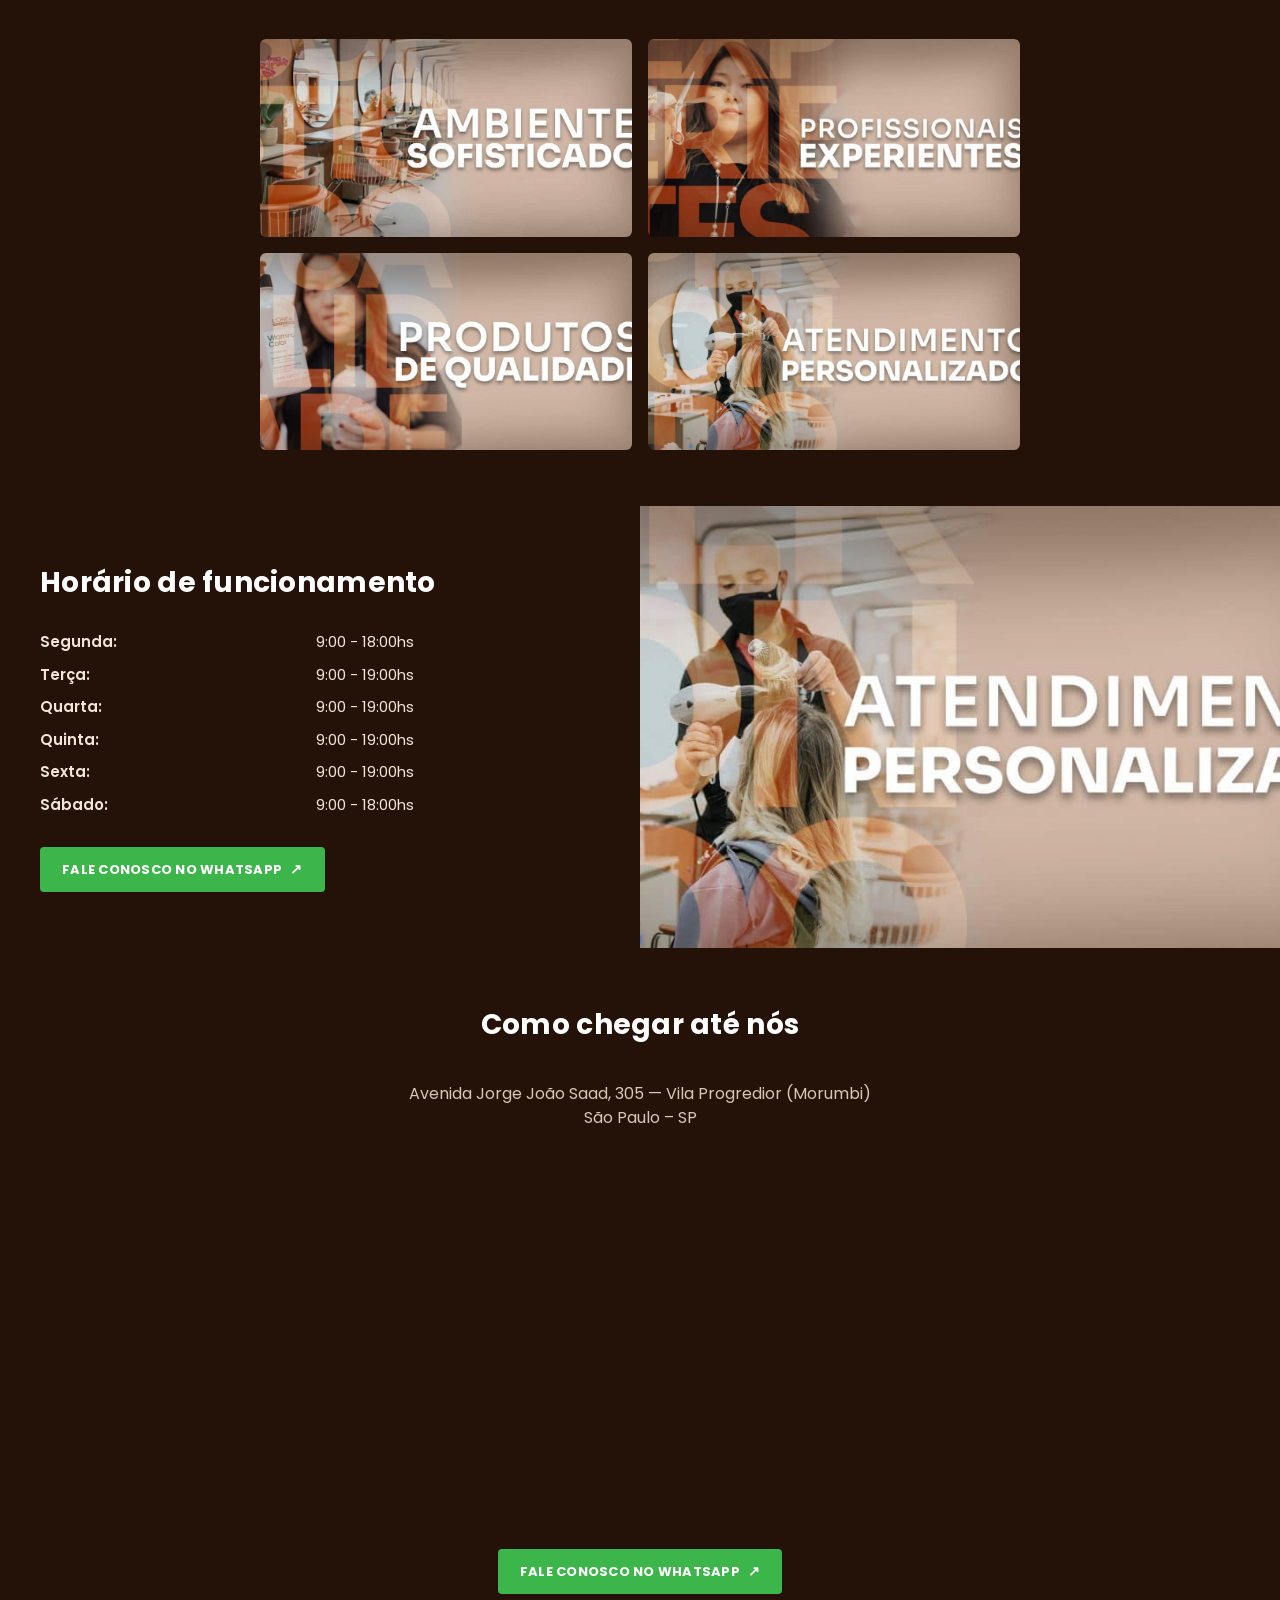
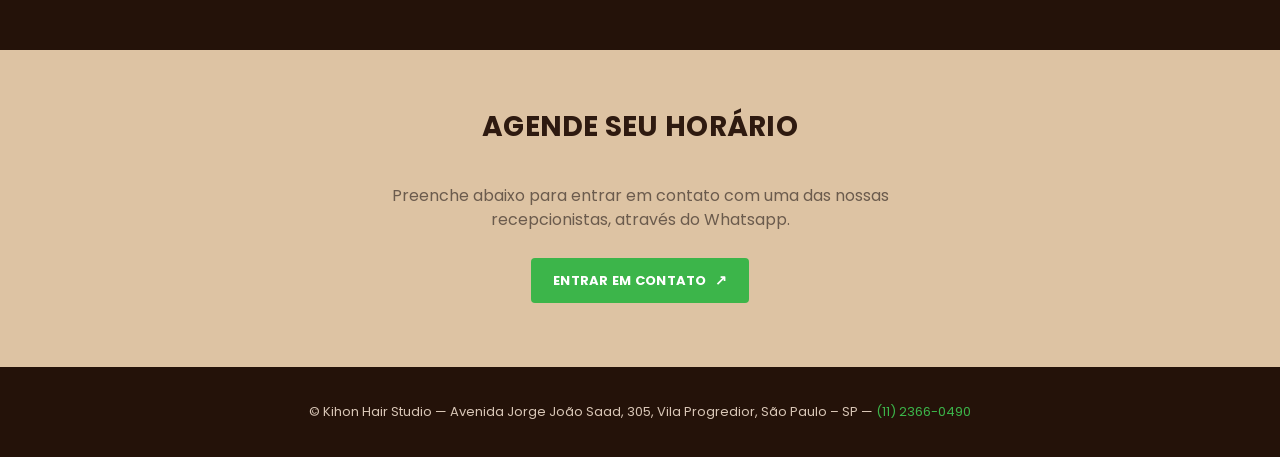
==== commit 2b5047d7: "corrige desalinhamentos: remove overlay de texto duplicado (imagens ja tem texto), troca foto do her" ====
--- a/index.html
+++ b/index.html
@@ -52,7 +52,7 @@
     <a class="btn" href="#whatsapp">Fale Conosco no WhatsApp</a>
   </div>
   <div class="hero__photo">
-    <img src="/assets/images/profissionais-01-Grande-1024x502.jpeg" alt="Kihon Hair Studio" loading="eager">
+    <img src="/assets/images/2023-04-1-1024x1024.webp" alt="Kihon Hair Studio" loading="eager">
   </div>
 </header>
 
@@ -117,10 +117,10 @@
   <div class="container">
     <h2 class="section__title">Por que escolher o Kihon Hair?</h2>
     <div class="why-grid">
-        <div class="why-item"><img src="/assets/images/ambiente-01-1024x501.jpg" alt="Ambiente Sofisticado" loading="lazy"><span>Ambiente Sofisticado</span></div>
-        <div class="why-item"><img src="/assets/images/profissionais-01-Grande-1024x502.jpeg" alt="Profissionais Experientes" loading="lazy"><span>Profissionais Experientes</span></div>
-        <div class="why-item"><img src="/assets/images/produtos-01-1024x501.jpg" alt="Produtos de Qualidade" loading="lazy"><span>Produtos de Qualidade</span></div>
-        <div class="why-item"><img src="/assets/images/atendimento-1024x501.jpg" alt="Atendimento Personalizado" loading="lazy"><span>Atendimento Personalizado</span></div>
+        <div class="why-item"><img src="/assets/images/ambiente-01-1024x501.jpg" alt="Ambiente Sofisticado" loading="lazy"></div>
+        <div class="why-item"><img src="/assets/images/profissionais-01-Grande-1024x502.jpeg" alt="Profissionais Experientes" loading="lazy"></div>
+        <div class="why-item"><img src="/assets/images/produtos-01-1024x501.jpg" alt="Produtos de Qualidade" loading="lazy"></div>
+        <div class="why-item"><img src="/assets/images/atendimento-1024x501.jpg" alt="Atendimento Personalizado" loading="lazy"></div>
     </div>
   </div>
 </section>
@@ -147,7 +147,7 @@
   <div class="container">
     <h2 class="section__title">Como chegar até nós</h2>
     <address>Avenida Jorge João Saad, 305 &mdash; Vila Progredior (Morumbi)<br>São Paulo &ndash; SP</address>
-    <iframe src="https://www.google.com/maps?q=Avenida+Jorge+Jo%C3%A3o+Saad,+305,+S%C3%A3o+Paulo&output=embed" loading="lazy" allowfullscreen></iframe>
+    <iframe src="https://maps.google.com/maps?q=Avenida+Jorge+Jo%C3%A3o+Saad,+305,+S%C3%A3o+Paulo&t=m&z=15&output=embed&iwloc=near" loading="lazy" allowfullscreen></iframe>
     <br>
     <a class="btn" href="#whatsapp">Fale Conosco no WhatsApp</a>
   </div>
--- a/assets/style.css
+++ b/assets/style.css
@@ -187,22 +187,6 @@
   width: 100%;
   height: 100%;
   object-fit: cover;
-  filter: brightness(.55);
-}
-.why-item span {
-  position: absolute;
-  inset: 0;
-  display: flex;
-  align-items: center;
-  justify-content: center;
-  text-align: center;
-  padding: 10px;
-  color: #fff;
-  font-weight: 800;
-  font-size: clamp(15px, 2vw, 19px);
-  text-transform: uppercase;
-  line-height: 1.25;
-  letter-spacing: .01em;
 }
 @media (max-width: 560px) { .why-grid { grid-template-columns: 1fr; } }
 
@@ -220,7 +204,7 @@
   justify-content: center;
   padding: 56px 40px;
 }
-.hours__content .section__title { text-align: left; margin-bottom: 22px; }
+.hours__content .section__title { text-align: left; margin-bottom: 22px; color: #fff; text-transform: none; }
 .hours table { border-collapse: collapse; margin-bottom: 26px; }
 .hours td { padding: 5px 0; font-size: 15px; color: #f1e6d8; }
 .hours td:first-child { font-weight: 600; padding-right: 18px; }
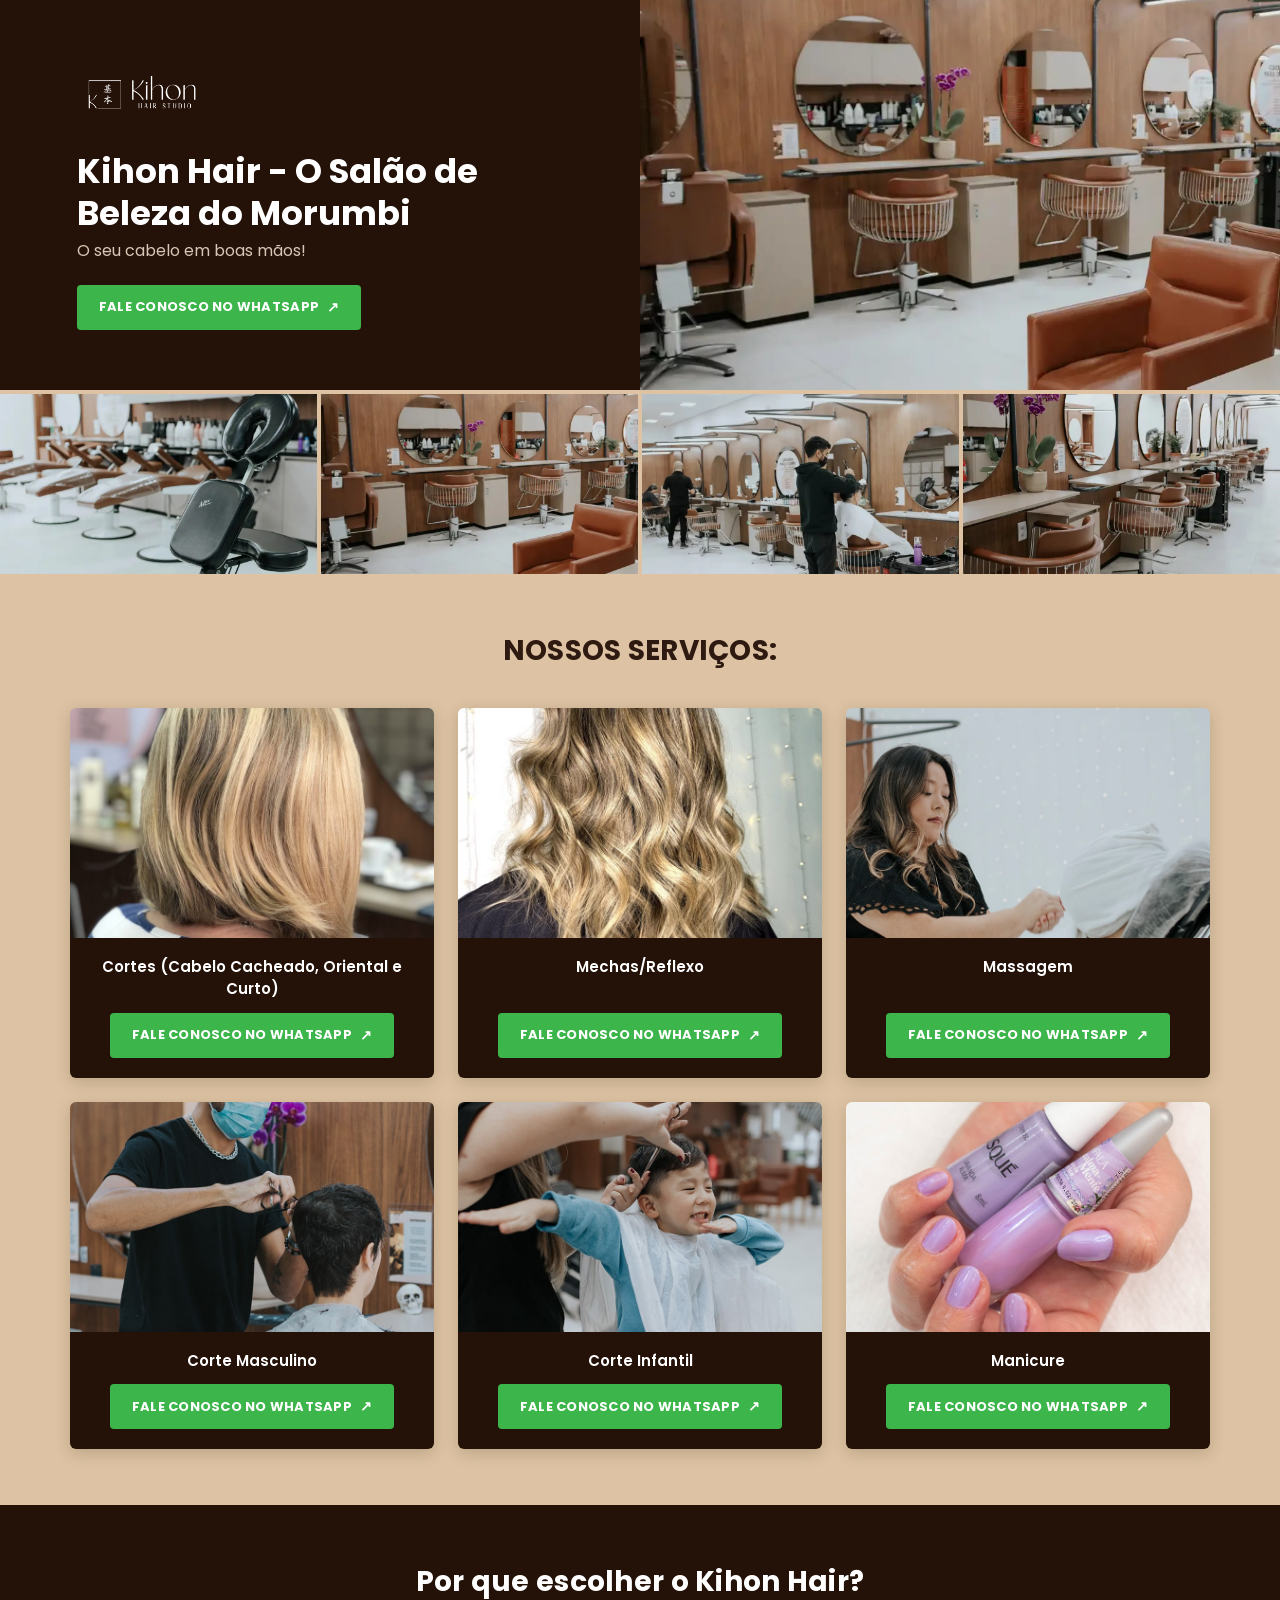
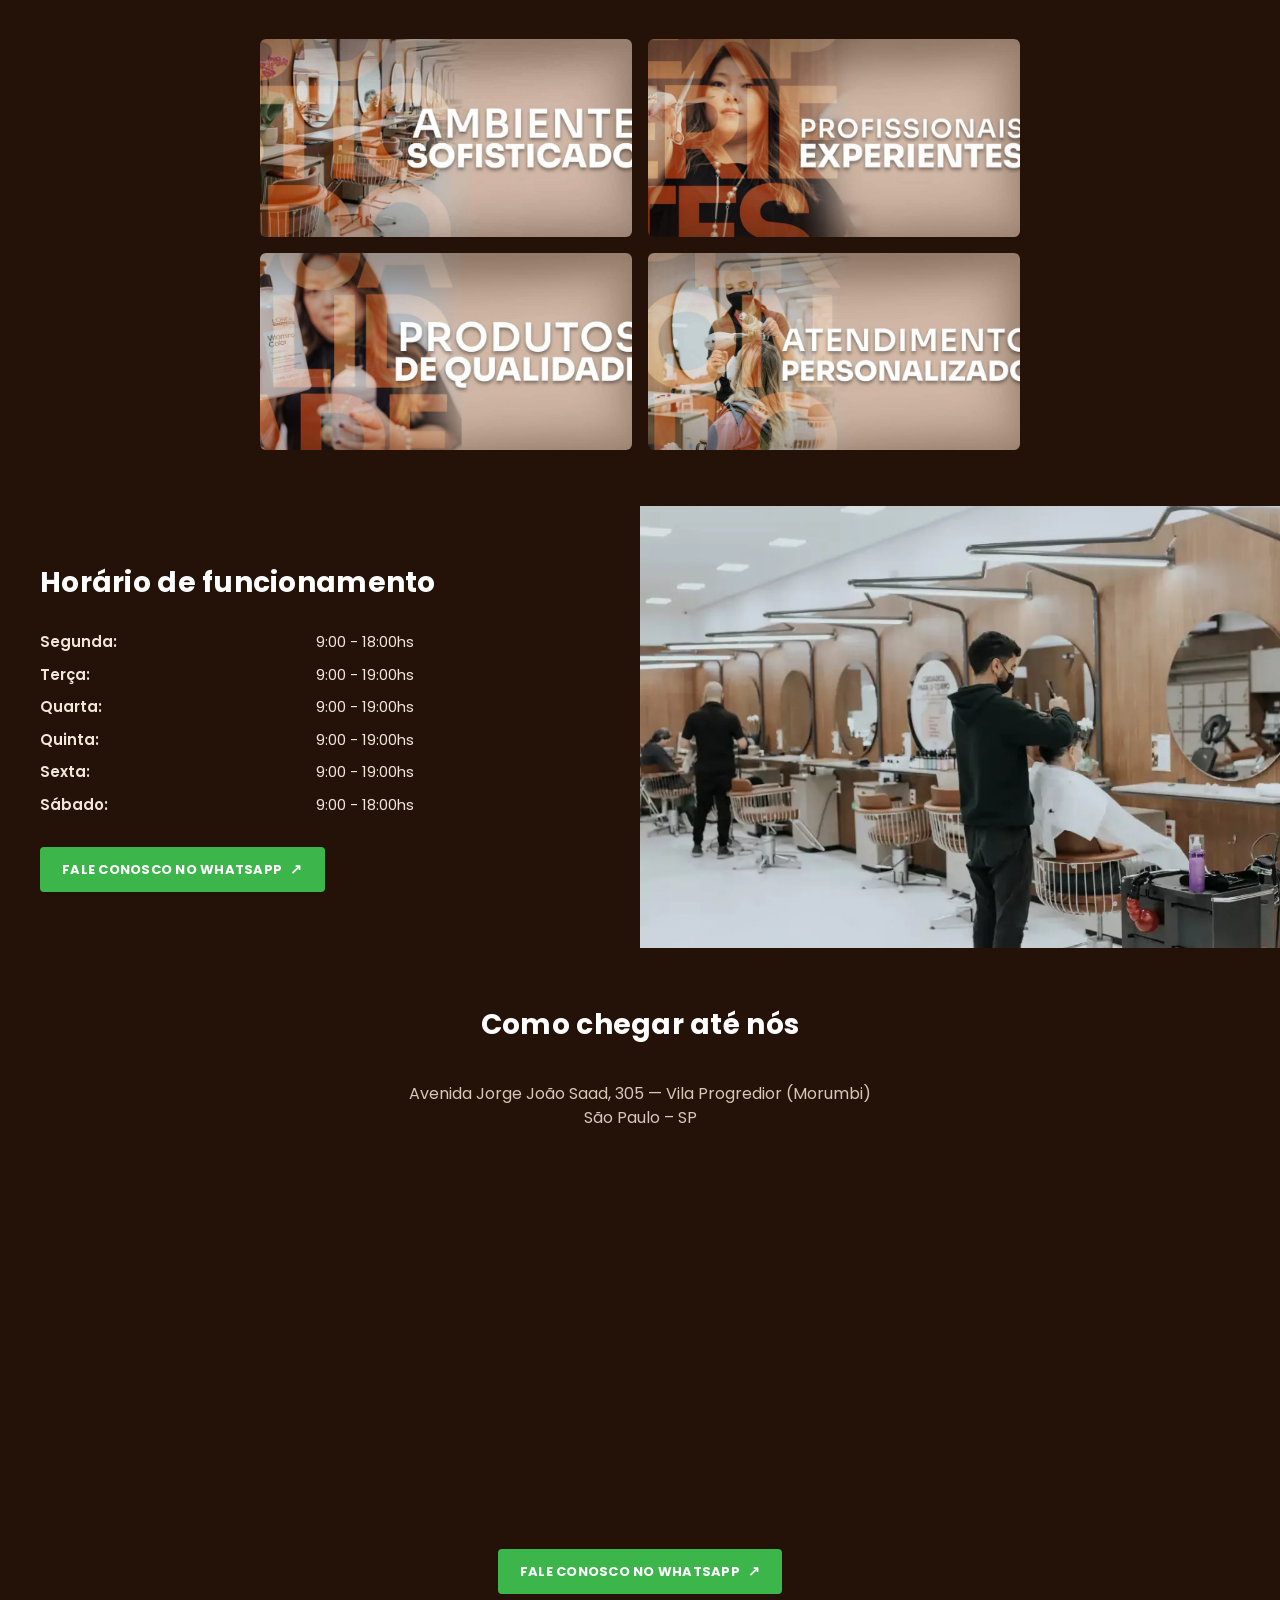
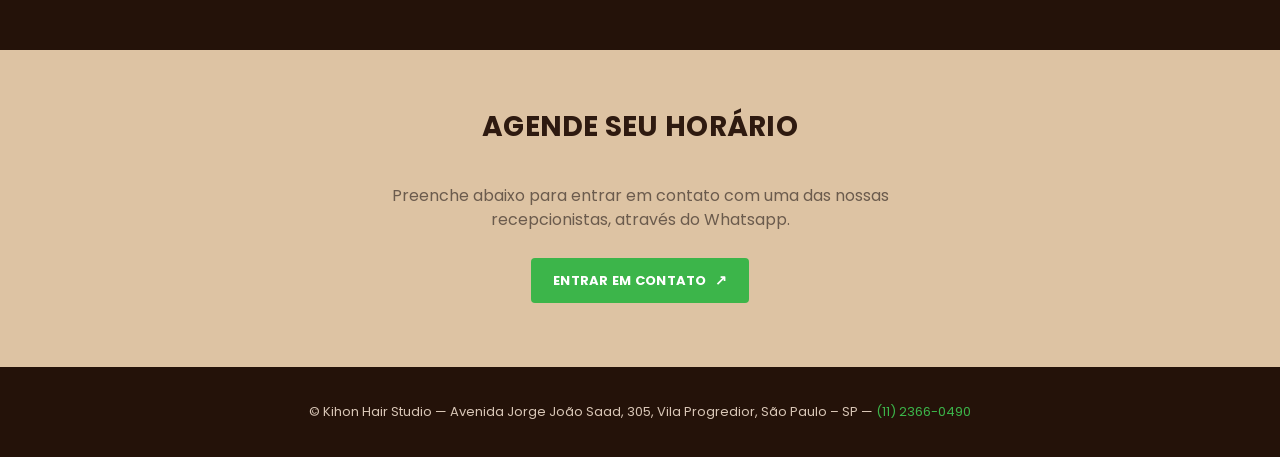
==== commit c5b0dfde: "troca foto da secao de horario (estava usando a imagem com texto embutido 'atendimento personalizado" ====
--- a/index.html
+++ b/index.html
@@ -139,7 +139,7 @@
     <a class="btn" href="#whatsapp">Fale Conosco no WhatsApp</a>
   </div>
   <div class="hours__photo">
-    <img src="/assets/images/atendimento-1024x501.jpg" alt="Atendimento Kihon Hair" loading="lazy">
+    <img src="/assets/images/2022-12-2-1024x1024.webp" alt="Atendimento Kihon Hair" loading="lazy">
   </div>
 </section>
 
